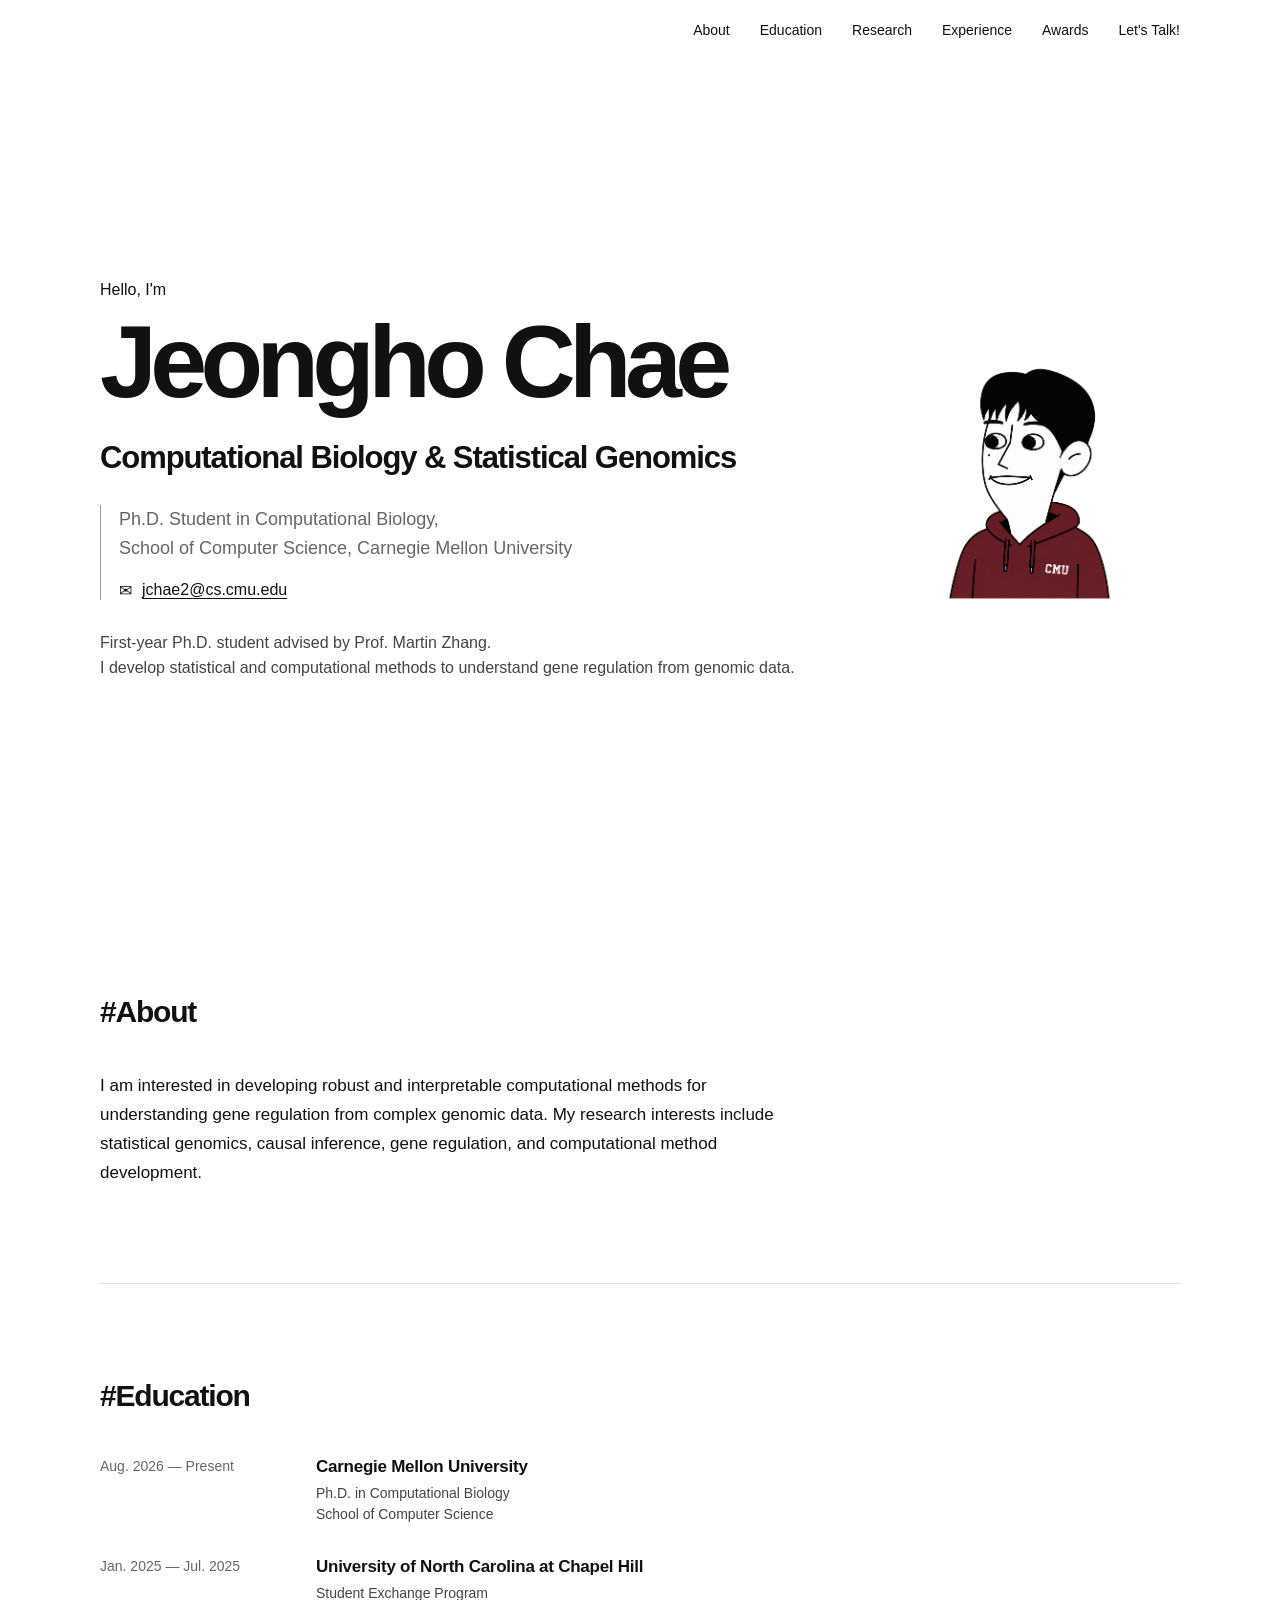
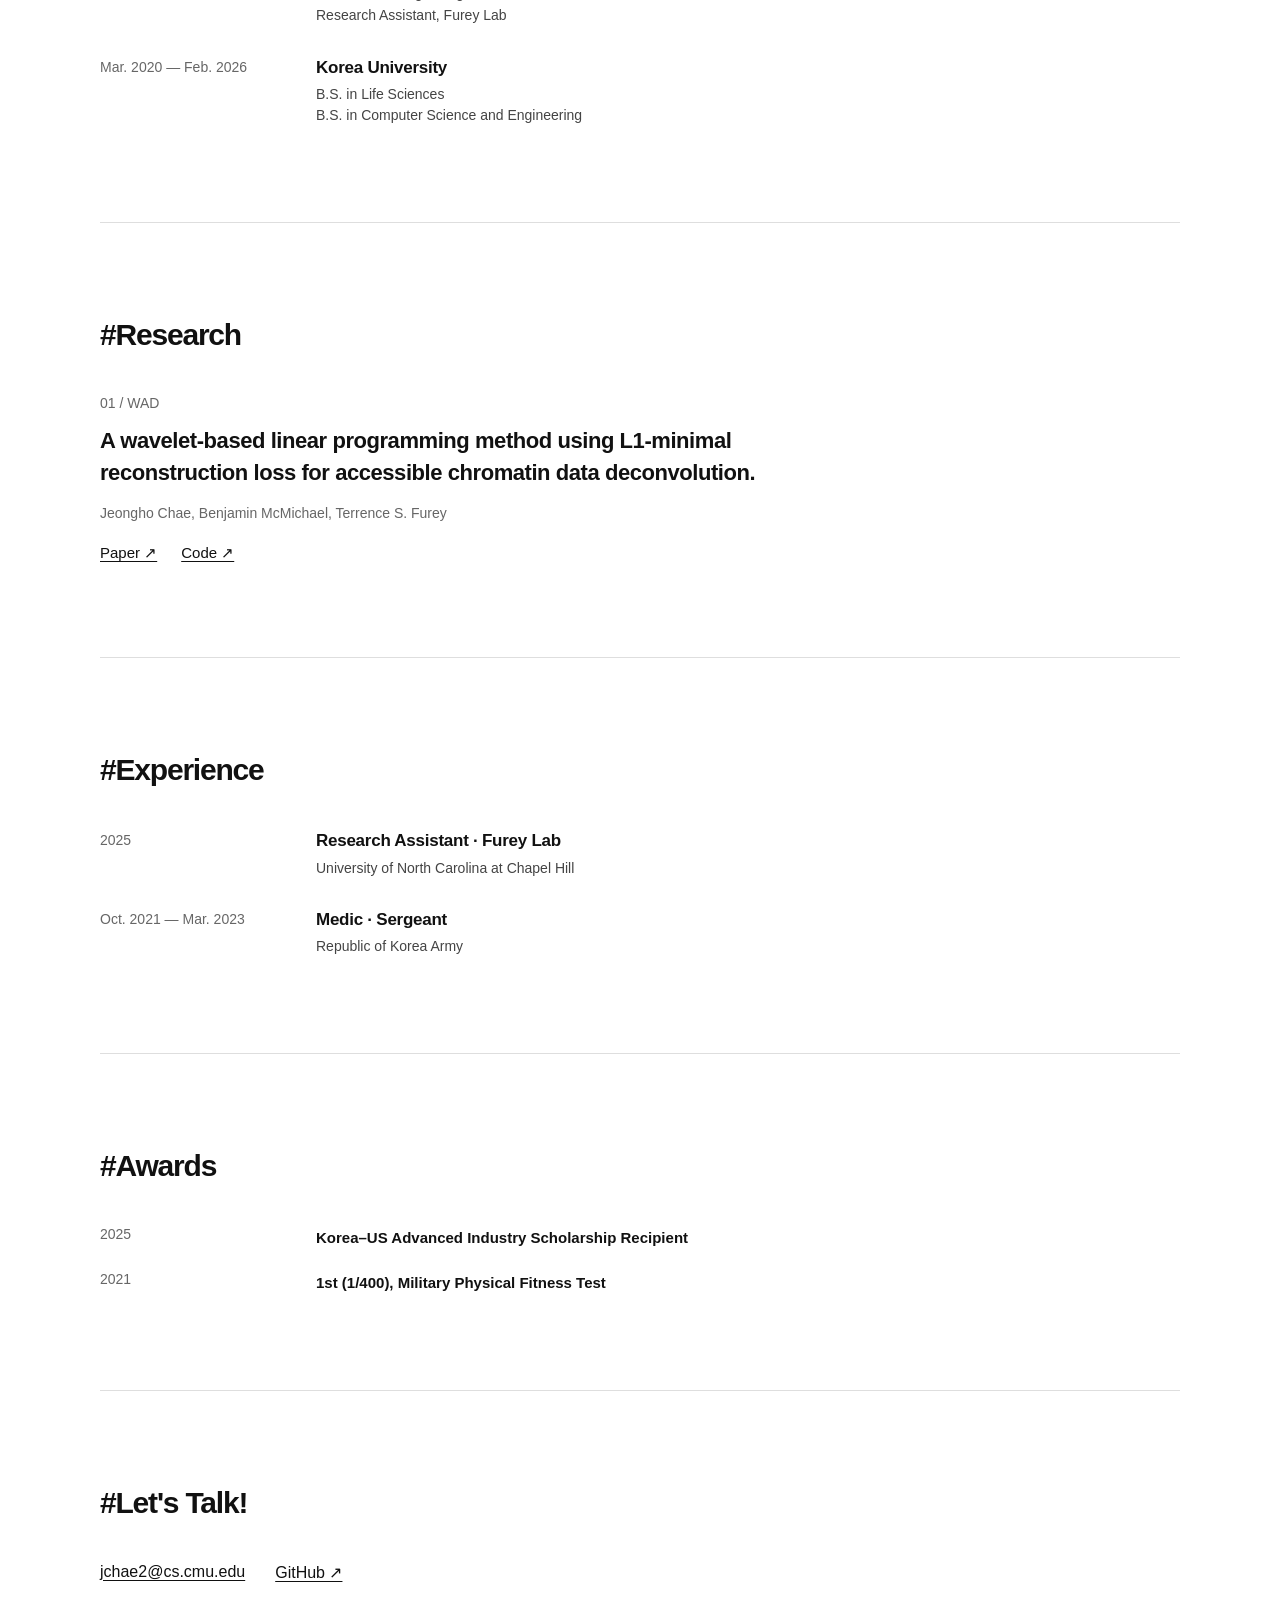
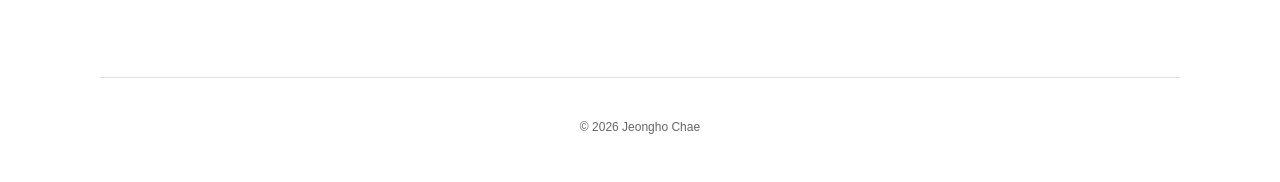
==== index.html @ b87589df "Update index.html" ====
<!DOCTYPE html>
<html lang="en">
<head>
  <meta charset="UTF-8" />
  <meta name="viewport" content="width=device-width, initial-scale=1.0" />

  <meta
    name="description"
    content="Jeongho Chae — Ph.D. student in Computational Biology at Carnegie Mellon University."
  />

  <title>Jeongho Chae</title>

  <style>
    :root {
      --bg: #ffffff;
      --text: #111111;
      --muted: #666666;
      --line: #dedede;
      --max: 1080px;
    }

    * {
      box-sizing: border-box;
    }

    html {
      scroll-behavior: smooth;
    }

    body {
      margin: 0;
      background: var(--bg);
      color: var(--text);

      font-family:
        -apple-system,
        BlinkMacSystemFont,
        "Helvetica Neue",
        "Segoe UI",
        Arial,
        sans-serif;

      -webkit-font-smoothing: antialiased;
      text-rendering: optimizeLegibility;
    }

    a {
      color: inherit;
      text-decoration: none;
    }

    a:hover {
      opacity: 0.55;
    }

    .container {
      width: min(calc(100% - 48px), var(--max));
      margin: 0 auto;
    }

    /* =========================
       NAVIGATION
       ========================= */

    header {
      height: 60px;
      display: flex;
      align-items: center;
    }

    header .container {
      width: min(calc(100% - 48px), var(--max));
    }

    nav {
      display: flex;
      justify-content: flex-end;
      gap: 30px;
      flex-wrap: wrap;

      font-size: 14px;
      line-height: 1;
    }

    nav a {
      border-bottom: 1px solid transparent;

      transition:
        opacity 0.15s ease,
        border-color 0.15s ease;
    }

    nav a:hover {
      opacity: 1;
      border-color: var(--text);
    }

    /* =========================
       HERO
       ========================= */

    .hero {
      min-height: calc(100vh - 60px);

      display: flex;
      align-items: center;

      padding: 70px 0;
    }

    .hero-layout {
      width: 100%;

      display: grid;
      grid-template-columns: minmax(0, 1fr) 300px;
      gap: 55px;

      align-items: stretch;
    }

    .hero-inner {
      width: 100%;
      max-width: 940px;
    }

    .hello {
      margin: 0 0 12px;

      font-size: 16px;
      line-height: 1.4;
    }

    .hero h1 {
      margin: 0;

      font-size: clamp(72px, 8vw, 108px);
      line-height: 0.95;

      font-weight: 800;
      letter-spacing: -0.065em;

      white-space: nowrap;
    }

    .hero-role {
      margin-top: 30px;

      font-size: clamp(24px, 2.55vw, 31px);
      line-height: 1.12;

      font-weight: 700;
      letter-spacing: -0.035em;

      white-space: nowrap;
    }

    .hero-info {
      margin-top: 30px;

      padding-left: 18px;

      border-left: 1px solid #999999;
    }

    .hero-info p {
      margin: 0;

      color: var(--muted);

      font-size: 18px;
      line-height: 1.6;
    }

    .hero-email {
      margin-top: 18px;

      display: flex;
      align-items: center;
      gap: 10px;

      font-size: 16px;
    }

    .hero-email a {
      text-decoration: underline;
      text-underline-offset: 3px;
    }

    .hero-extra {
      margin-top: 30px;

      color: #444444;

      font-size: 16px;
      line-height: 1.6;
    }

    /* =========================
       HERO IMAGE
       ========================= */

    .hero-image {
      display: flex;
      align-items: stretch;
      justify-content: center;

      min-width: 0;
    }

    .hero-image img {
      display: block;

      width: 100%;
      height: 100%;

      object-fit: contain;
      object-position: center;

      max-width: 300px;
    }

    /* =========================
       GENERAL SECTIONS
       ========================= */

    .content {
      padding: 95px 0;

      border-bottom: 1px solid var(--line);
    }

    .section-title {
      margin: 0 0 44px;

      font-size: 30px;
      line-height: 1.1;

      font-weight: 800;
      letter-spacing: -0.04em;
    }

    .section-body {
      max-width: 850px;
    }

    /* =========================
       ABOUT
       ========================= */

    .about-text {
      max-width: 700px;

      margin: 0;

      font-size: 17px;
      line-height: 1.7;
    }

    /* =========================
       EDUCATION / EXPERIENCE
       ========================= */

    .timeline {
      display: flex;
      flex-direction: column;
      gap: 30px;
    }

    .timeline-row {
      display: grid;
      grid-template-columns: 180px minmax(0, 1fr);

      gap: 36px;
      align-items: start;
    }

    .date {
      color: var(--muted);

      font-size: 14px;
      line-height: 1.55;
    }

    .timeline-row h3 {
      margin: 0;

      font-size: 17px;
      line-height: 1.3;

      font-weight: 700;
      letter-spacing: -0.015em;
    }

    .timeline-row p {
      margin: 5px 0 0;

      color: #444444;

      font-size: 14px;
      line-height: 1.55;
    }

    /* =========================
       RESEARCH
       ========================= */

    .research-item {
      max-width: 760px;
    }

    .research-number {
      color: var(--muted);

      font-size: 14px;

      margin-bottom: 14px;
    }

    .research-title {
      margin: 0;

      font-size: 22px;
      line-height: 1.45;

      font-weight: 600;
      letter-spacing: -0.02em;
    }

    .research-authors {
      margin-top: 14px;

      color: var(--muted);

      font-size: 14px;
      line-height: 1.55;
    }

    .research-links {
      margin-top: 20px;

      display: flex;
      gap: 24px;

      font-size: 15px;
      font-weight: 500;
    }

    .research-links a {
      text-decoration: underline;
      text-underline-offset: 3px;
    }

    /* =========================
       AWARDS
       ========================= */

    .award-list {
      display: flex;
      flex-direction: column;
      gap: 22px;
    }

    .award-row {
      display: grid;
      grid-template-columns: 180px minmax(0, 1fr);

      gap: 36px;
    }

    .award-year {
      color: var(--muted);

      font-size: 14px;
    }

    .award-title {
      font-size: 15px;
      line-height: 1.55;

      font-weight: 600;
    }

    /* =========================
       CONTACT
       ========================= */

    .contact-links {
      display: flex;
      gap: 30px;
      flex-wrap: wrap;

      font-size: 16px;
    }

    .contact-links a {
      text-decoration: underline;
      text-underline-offset: 3px;
    }

    /* =========================
       FOOTER
       ========================= */

    footer {
      padding: 42px 0 48px;

      text-align: center;

      color: var(--muted);

      font-size: 12px;
    }

    /* =========================
       MOBILE
       ========================= */

    @media (max-width: 760px) {

      .container {
        width: min(calc(100% - 32px), var(--max));
      }

      header {
        height: auto;
        padding: 22px 0 0;
      }

      nav {
        justify-content: flex-start;

        gap: 18px;

        font-size: 13px;
      }

      .hero {
        min-height: calc(100svh - 60px);

        padding: 60px 0;
      }

      .hero-layout {
        grid-template-columns: 1fr;
        gap: 45px;
      }

      .hero h1 {
        font-size: clamp(58px, 16vw, 82px);

        white-space: normal;
      }

      .hero-role {
        font-size: 24px;

        white-space: normal;
      }

      .hero-info p {
        font-size: 16px;
      }

      .hero-extra {
        font-size: 15px;
      }

      .hero-image {
        justify-content: flex-start;
      }

      .hero-image img {
        width: 240px;
        height: auto;
        max-width: 70vw;
      }

      .content {
        padding: 76px 0;
      }

      .section-title {
        margin-bottom: 34px;

        font-size: 27px;
      }

      .timeline-row {
        grid-template-columns: 1fr;

        gap: 7px;
      }

      .award-row {
        grid-template-columns: 1fr;

        gap: 6px;
      }
    }

  </style>
</head>

<body>

  <!-- =========================
       NAVIGATION
       ========================= -->

  <header>
    <div class="container">
      <nav>

        <a href="#about">
          About
        </a>

        <a href="#education">
          Education
        </a>

        <a href="#research">
          Research
        </a>

        <a href="#experience">
          Experience
        </a>

        <a href="#awards">
          Awards
        </a>

        <a href="#contact">
          Let's Talk!
        </a>

      </nav>
    </div>
  </header>


  <main>

    <div class="container">

      <!-- =========================
           HERO
           ========================= -->

      <section class="hero">

        <div class="hero-layout">

          <div class="hero-inner">

            <p class="hello">
              Hello, I'm
            </p>

            <h1>
              Jeongho Chae
            </h1>

            <div class="hero-role">
              Computational Biology &amp; Statistical Genomics
            </div>

            <div class="hero-info">

              <p>
                Ph.D. Student in Computational Biology,<br>
                School of Computer Science,
                Carnegie Mellon University
              </p>

              <div class="hero-email">

                <span>
                  ✉
                </span>

                <a href="mailto:jchae2@cs.cmu.edu">
                  jchae2@cs.cmu.edu
                </a>

              </div>

            </div>

            <div class="hero-extra">

              First-year Ph.D. student advised by Prof. Martin Zhang.

              <br>

              I develop statistical and computational methods
              to understand gene regulation from genomic data.

            </div>

          </div>


          <!-- RIGHT SIDE: IMAGE -->

          <div class="hero-image">

            <img
              src="avatar.png?v=3"
              alt="Jeongho Chae illustration"
            >

          </div>

        </div>

      </section>


      <!-- =========================
           ABOUT
           ========================= -->

      <section
        class="content"
        id="about"
      >

        <h2 class="section-title">
          #About
        </h2>

        <div class="section-body">

          <p class="about-text">

            I am interested in developing robust and
            interpretable computational methods for
            understanding gene regulation from complex
            genomic data.

            My research interests include statistical genomics,
            causal inference, gene regulation,
            and computational method development.

          </p>

        </div>

      </section>


      <!-- =========================
           EDUCATION
           ========================= -->

      <section
        class="content"
        id="education"
      >

        <h2 class="section-title">
          #Education
        </h2>

        <div class="section-body">

          <div class="timeline">

            <div class="timeline-row">

              <div class="date">
                Aug. 2026 — Present
              </div>

              <div>

                <h3>
                  Carnegie Mellon University
                </h3>

                <p>
                  Ph.D. in Computational Biology<br>
                  School of Computer Science
                </p>

              </div>

            </div>


            <div class="timeline-row">

              <div class="date">
                Jan. 2025 — Jul. 2025
              </div>

              <div>

                <h3>
                  University of North Carolina at Chapel Hill
                </h3>

                <p>
                  Student Exchange Program<br>
                  Research Assistant, Furey Lab
                </p>

              </div>

            </div>


            <div class="timeline-row">

              <div class="date">
                Mar. 2020 — Feb. 2026
              </div>

              <div>

                <h3>
                  Korea University
                </h3>

                <p>
                  B.S. in Life Sciences<br>
                  B.S. in Computer Science and Engineering
                </p>

              </div>

            </div>

          </div>

        </div>

      </section>


      <!-- =========================
           RESEARCH
           ========================= -->

      <section
        class="content"
        id="research"
      >

        <h2 class="section-title">
          #Research
        </h2>

        <div class="section-body">

          <article class="research-item">

            <div class="research-number">
              01 / WAD
            </div>

            <h3 class="research-title">

              A wavelet-based linear programming method
              using L1-minimal reconstruction loss
              for accessible chromatin data deconvolution.

            </h3>

            <div class="research-authors">

              Jeongho Chae,
              Benjamin McMichael,
              Terrence S. Furey

            </div>

            <div class="research-links">

              <a
                href="#"
                target="_blank"
                rel="noreferrer"
              >
                Paper ↗
              </a>

              <a
                href="#"
                target="_blank"
                rel="noreferrer"
              >
                Code ↗
              </a>

            </div>

          </article>

        </div>

      </section>


      <!-- =========================
           EXPERIENCE
           ========================= -->

      <section
        class="content"
        id="experience"
      >

        <h2 class="section-title">
          #Experience
        </h2>

        <div class="section-body">

          <div class="timeline">

            <div class="timeline-row">

              <div class="date">
                2025
              </div>

              <div>

                <h3>
                  Research Assistant · Furey Lab
                </h3>

                <p>
                  University of North Carolina at Chapel Hill
                </p>

              </div>

            </div>


            <div class="timeline-row">

              <div class="date">
                Oct. 2021 — Mar. 2023
              </div>

              <div>

                <h3>
                  Medic · Sergeant
                </h3>

                <p>
                  Republic of Korea Army
                </p>

              </div>

            </div>

          </div>

        </div>

      </section>


      <!-- =========================
           AWARDS
           ========================= -->

      <section
        class="content"
        id="awards"
      >

        <h2 class="section-title">
          #Awards
        </h2>

        <div class="section-body">

          <div class="award-list">

            <div class="award-row">

              <div class="award-year">
                2025
              </div>

              <div class="award-title">
                Korea–US Advanced Industry Scholarship Recipient
              </div>

            </div>


            <div class="award-row">

              <div class="award-year">
                2021
              </div>

              <div class="award-title">
                1st (1/400), Military Physical Fitness Test
              </div>

            </div>

          </div>

        </div>

      </section>


      <!-- =========================
           CONTACT
           ========================= -->

      <section
        class="content"
        id="contact"
      >

        <h2 class="section-title">
          #Let's Talk!
        </h2>

        <div class="section-body">

          <div class="contact-links">

            <a href="mailto:jchae2@cs.cmu.edu">
              jchae2@cs.cmu.edu
            </a>

            <a
              href="https://github.com/chae-jh"
              target="_blank"
              rel="noreferrer"
            >
              GitHub ↗
            </a>

          </div>

        </div>

      </section>

    </div>

  </main>


  <!-- =========================
       FOOTER
       ========================= -->

  <footer>

    <div class="container">

      © <span id="year"></span>
      Jeongho Chae

    </div>

  </footer>


  <script>

    document
      .getElementById("year")
      .textContent =
      new Date().getFullYear();

  </script>

</body>
</html>
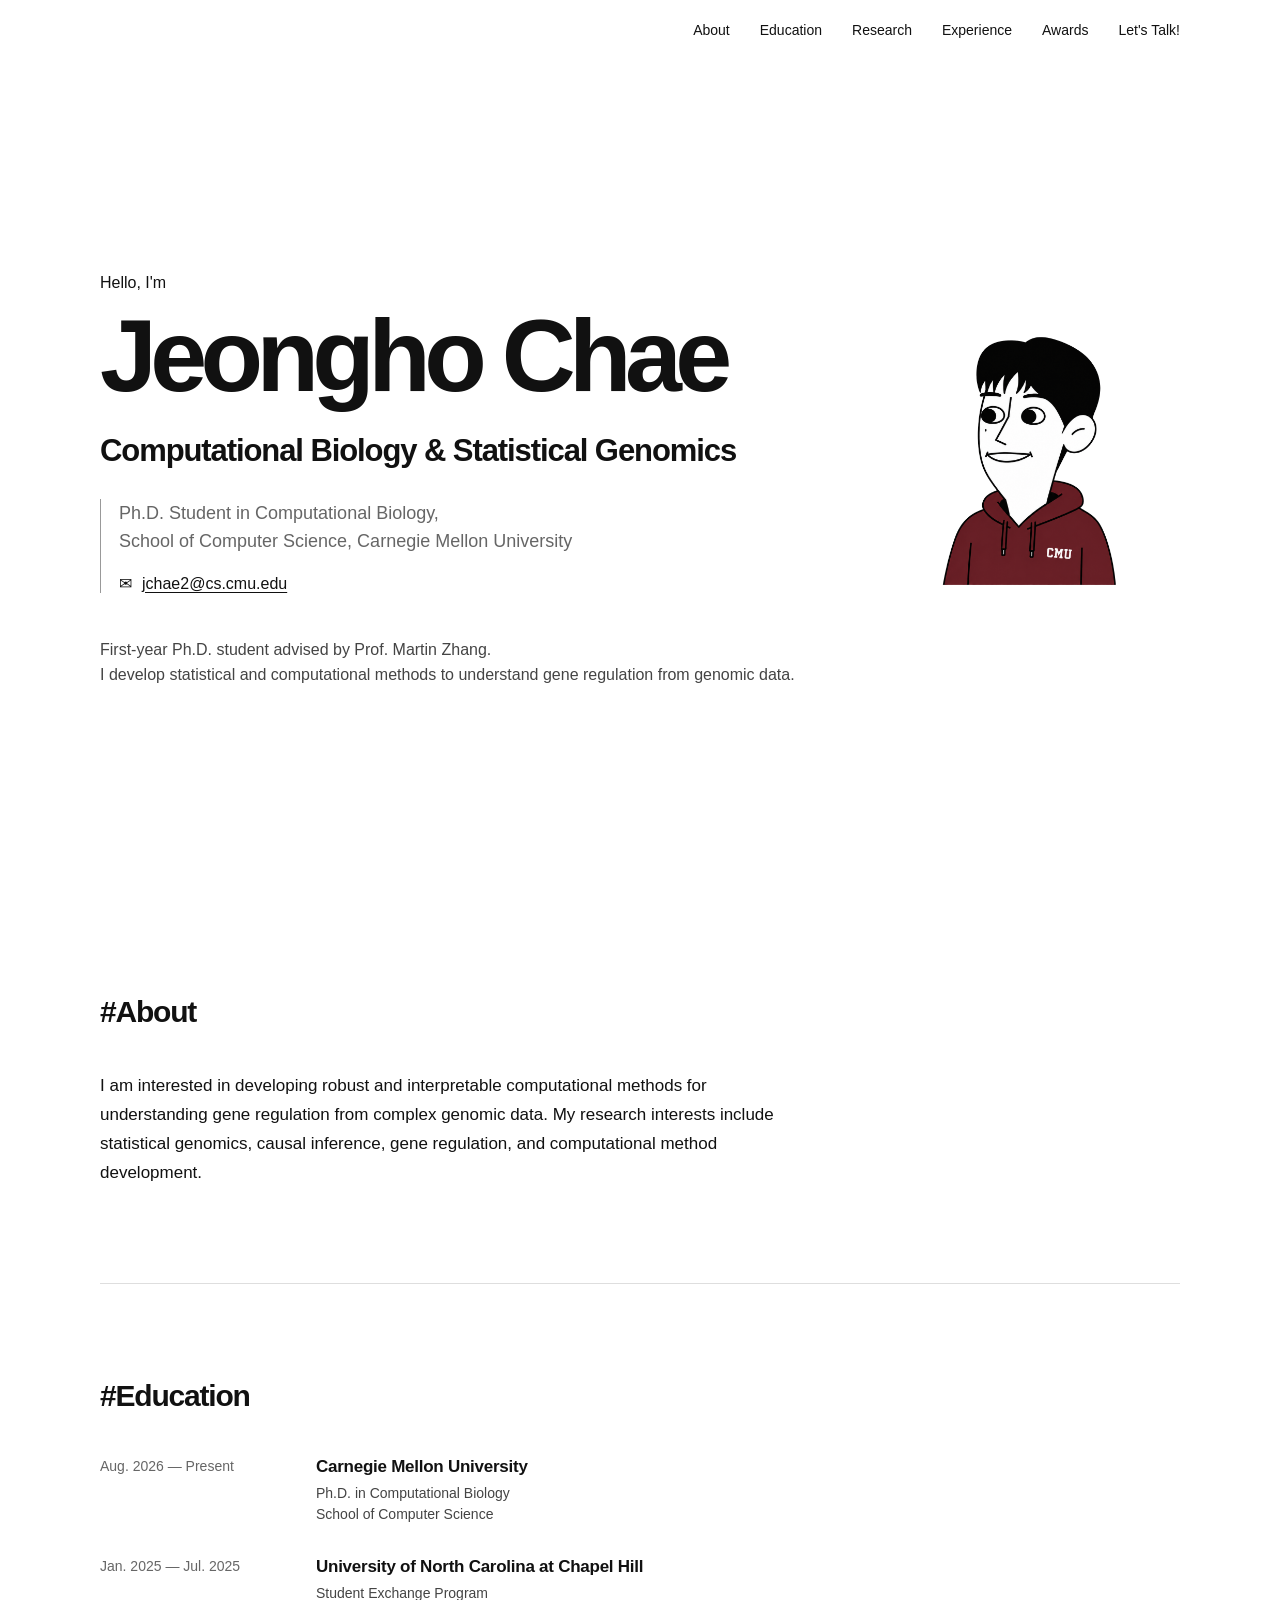
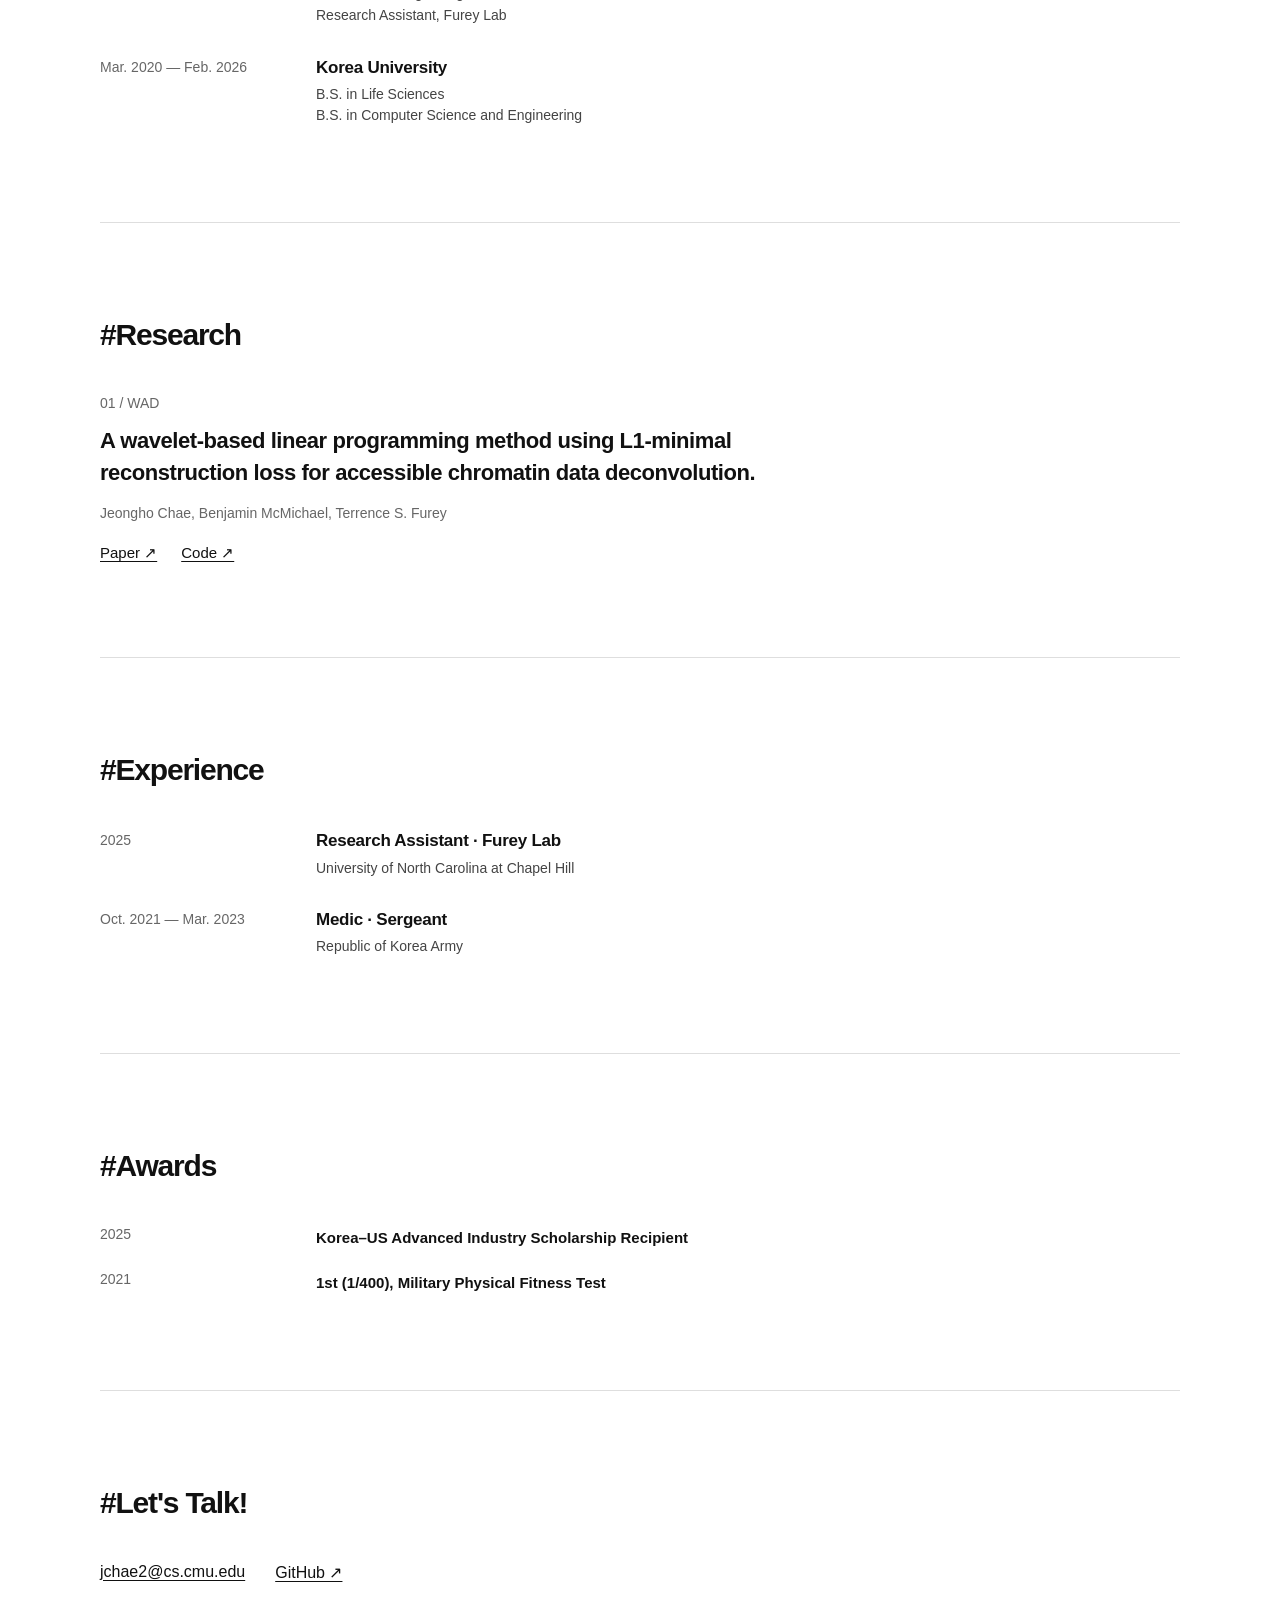
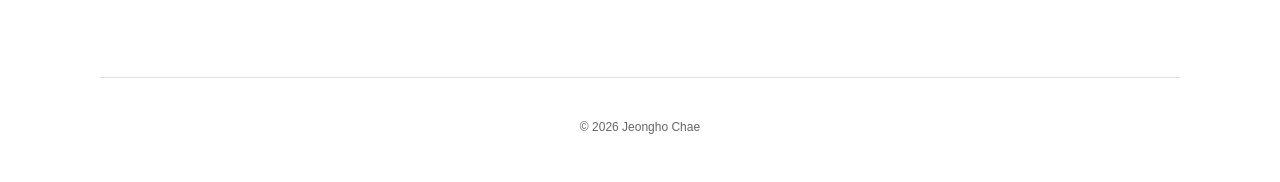
==== commit bb498848: "Update index.html" ====
--- a/index.html
+++ b/index.html
@@ -109,7 +109,22 @@
       padding: 70px 0;
     }
 
-    .hero-layout {
+    .hero-inner {
+      width: 100%;
+    }
+
+    .hello {
+      margin: 0 0 12px;
+
+      font-size: 16px;
+      line-height: 1.4;
+    }
+
+    /*
+      Jeongho Chae ~ email 영역과
+      오른쪽 사진을 같은 높이의 grid에 배치
+    */
+    .hero-main {
       width: 100%;
 
       display: grid;
@@ -119,16 +134,8 @@
       align-items: stretch;
     }
 
-    .hero-inner {
-      width: 100%;
-      max-width: 940px;
-    }
-
-    .hello {
-      margin: 0 0 12px;
-
-      font-size: 16px;
-      line-height: 1.4;
+    .hero-main-text {
+      min-width: 0;
     }
 
     .hero h1 {
@@ -187,25 +194,18 @@
       text-underline-offset: 3px;
     }
 
-    .hero-extra {
-      margin-top: 30px;
-
-      color: #444444;
-
-      font-size: 16px;
-      line-height: 1.6;
-    }
-
     /* =========================
        HERO IMAGE
        ========================= */
 
     .hero-image {
+      min-width: 0;
+
       display: flex;
       align-items: stretch;
       justify-content: center;
 
-      min-width: 0;
+      overflow: visible;
     }
 
     .hero-image img {
@@ -214,10 +214,26 @@
       width: 100%;
       height: 100%;
 
+      max-width: 300px;
+
       object-fit: contain;
       object-position: center;
 
-      max-width: 300px;
+      /*
+        사진을 살짝 키워서
+        왼쪽 text block의 위/아래에 자연스럽게 맞춤
+      */
+      transform: scale(1.08);
+      transform-origin: center;
+    }
+
+    .hero-extra {
+      margin-top: 30px;
+
+      color: #444444;
+
+      font-size: 16px;
+      line-height: 1.6;
     }
 
     /* =========================
@@ -441,8 +457,9 @@
         padding: 60px 0;
       }
 
-      .hero-layout {
+      .hero-main {
         grid-template-columns: 1fr;
+
         gap: 45px;
       }
 
@@ -471,9 +488,12 @@
       }
 
       .hero-image img {
-        width: 240px;
+        width: 250px;
         height: auto;
+
         max-width: 70vw;
+
+        transform: none;
       }
 
       .content {
@@ -551,66 +571,80 @@
 
       <section class="hero">
 
-        <div class="hero-layout">
-
-          <div class="hero-inner">
-
-            <p class="hello">
-              Hello, I'm
-            </p>
-
-            <h1>
-              Jeongho Chae
-            </h1>
-
-            <div class="hero-role">
-              Computational Biology &amp; Statistical Genomics
-            </div>
-
-            <div class="hero-info">
-
-              <p>
-                Ph.D. Student in Computational Biology,<br>
-                School of Computer Science,
-                Carnegie Mellon University
-              </p>
-
-              <div class="hero-email">
-
-                <span>
-                  ✉
-                </span>
-
-                <a href="mailto:jchae2@cs.cmu.edu">
-                  jchae2@cs.cmu.edu
-                </a>
-
-              </div>
-
-            </div>
-
-            <div class="hero-extra">
-
-              First-year Ph.D. student advised by Prof. Martin Zhang.
-
-              <br>
-
-              I develop statistical and computational methods
-              to understand gene regulation from genomic data.
+        <div class="hero-inner">
+
+          <p class="hello">
+            Hello, I'm
+          </p>
+
+          <!--
+            Jeongho Chae부터 Email까지와
+            사진을 한 줄에 묶음
+          -->
+
+          <div class="hero-main">
+
+            <!-- LEFT -->
+
+            <div class="hero-main-text">
+
+              <h1>
+                Jeongho Chae
+              </h1>
+
+              <div class="hero-role">
+                Computational Biology &amp; Statistical Genomics
+              </div>
+
+              <div class="hero-info">
+
+                <p>
+                  Ph.D. Student in Computational Biology,<br>
+                  School of Computer Science,
+                  Carnegie Mellon University
+                </p>
+
+                <div class="hero-email">
+
+                  <span>
+                    ✉
+                  </span>
+
+                  <a href="mailto:jchae2@cs.cmu.edu">
+                    jchae2@cs.cmu.edu
+                  </a>
+
+                </div>
+
+              </div>
+
+            </div>
+
+
+            <!-- RIGHT -->
+
+            <div class="hero-image">
+
+              <img
+                src="avatar.png?v=4"
+                alt="Jeongho Chae illustration"
+              >
 
             </div>
 
           </div>
 
 
-          <!-- RIGHT SIDE: IMAGE -->
-
-          <div class="hero-image">
-
-            <img
-              src="avatar.png?v=3"
-              alt="Jeongho Chae illustration"
-            >
+          <!-- BELOW BOTH -->
+
+          <div class="hero-extra">
+
+            First-year Ph.D. student advised by Prof. Martin Zhang.
+
+            <br>
+
+            I develop statistical and computational methods
+            to understand gene regulation from genomic data.
 
           </div>
 
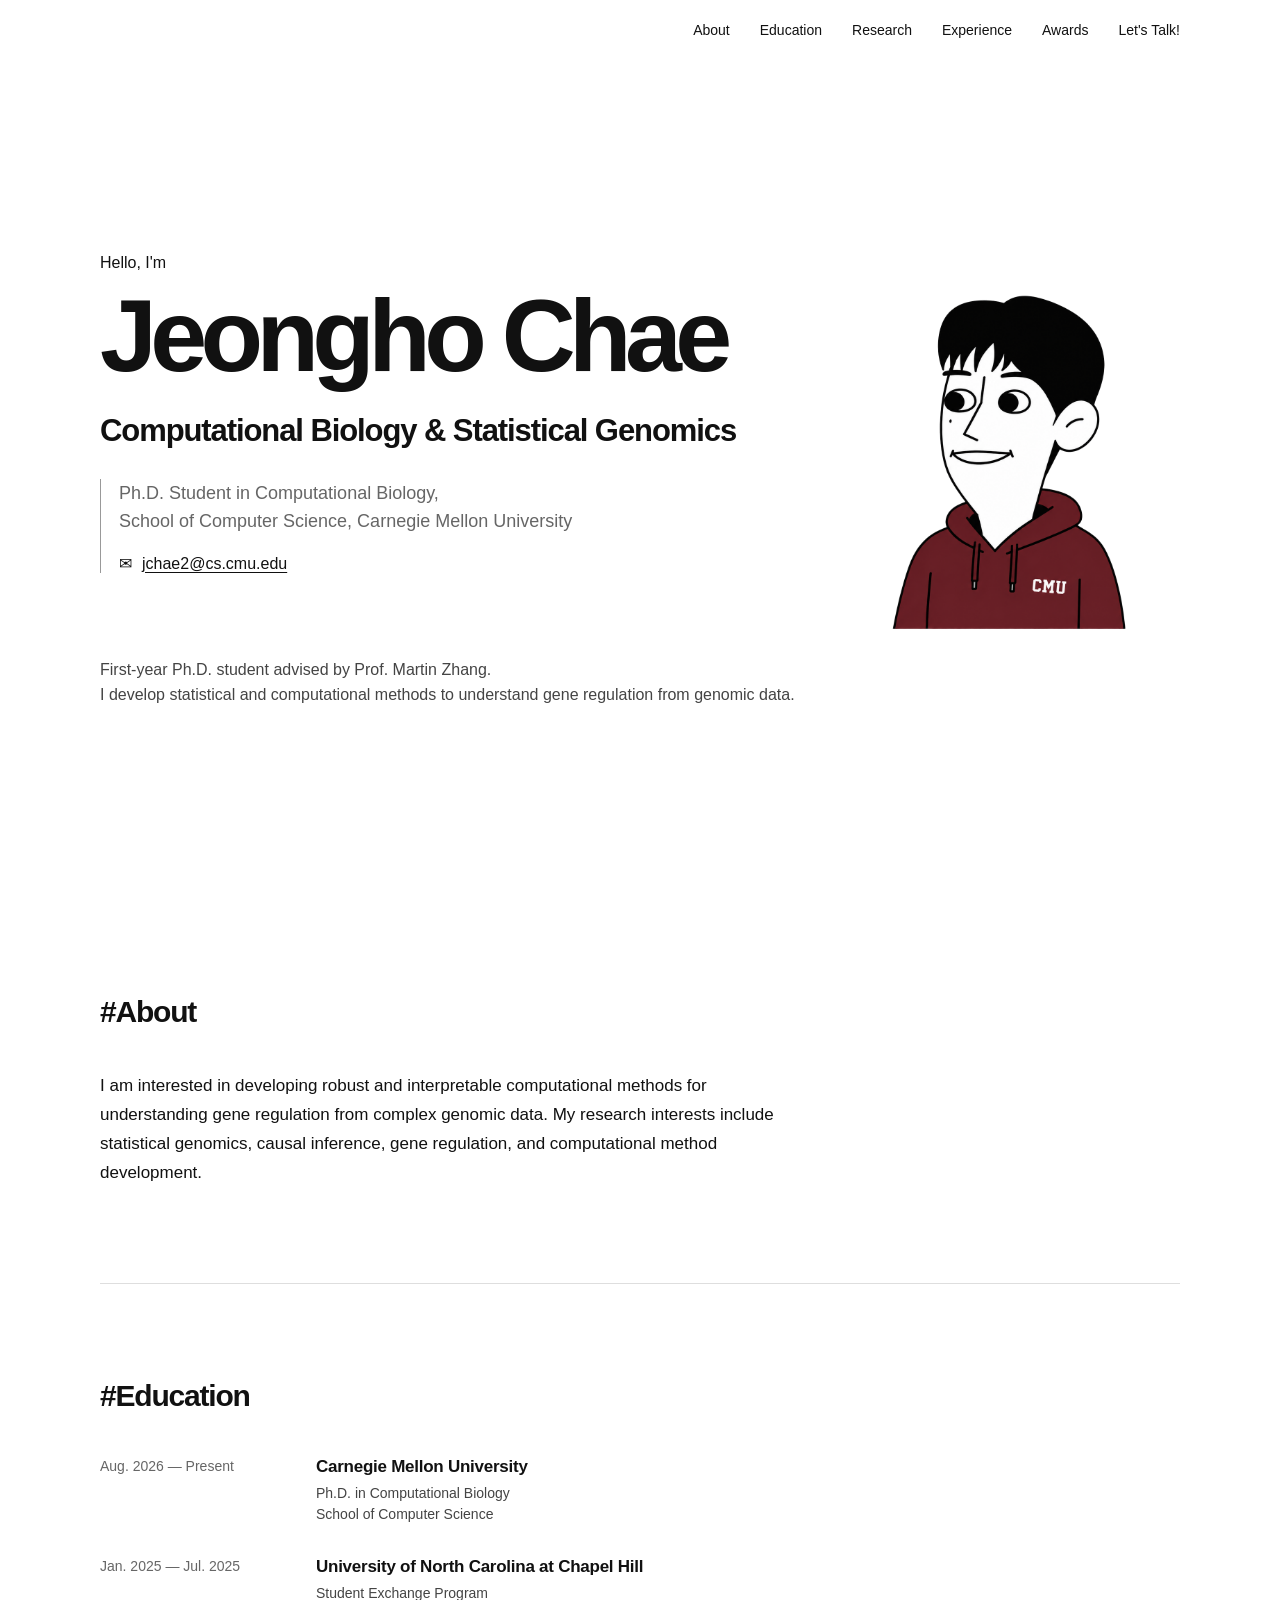
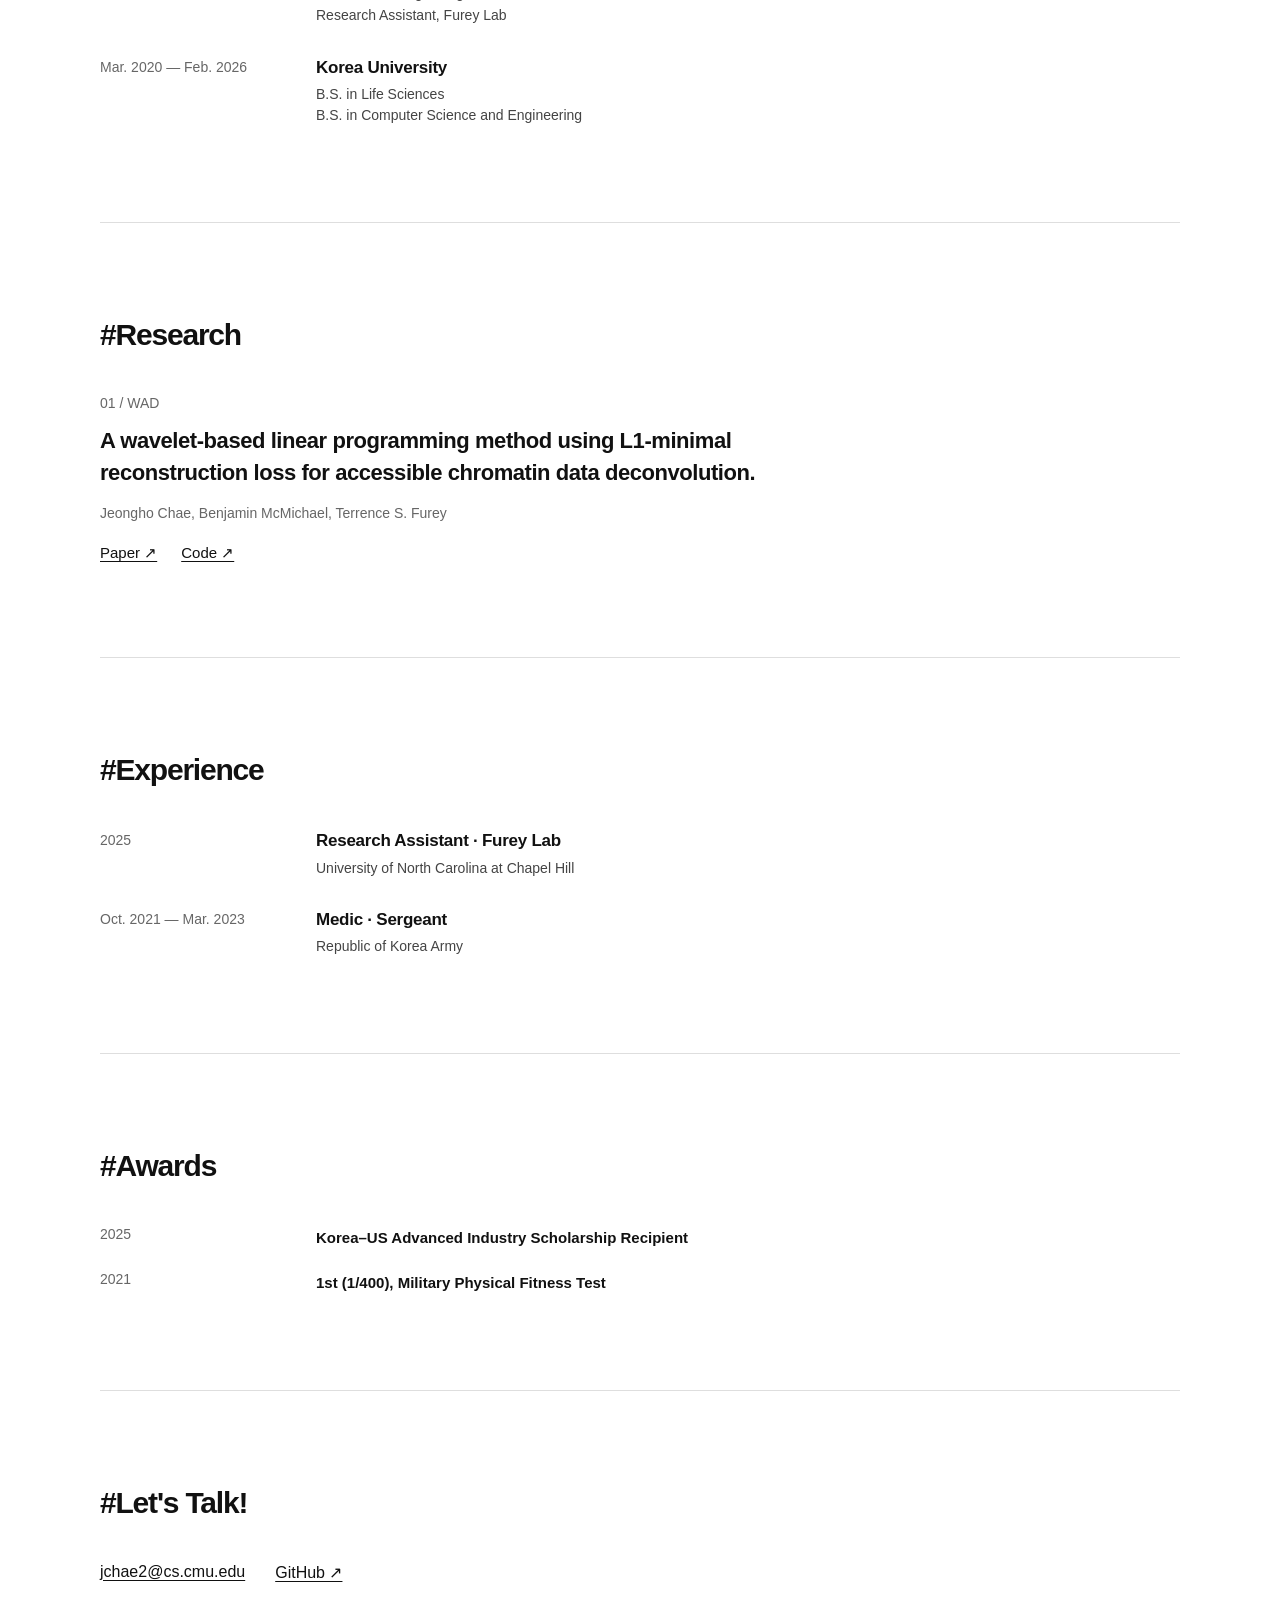
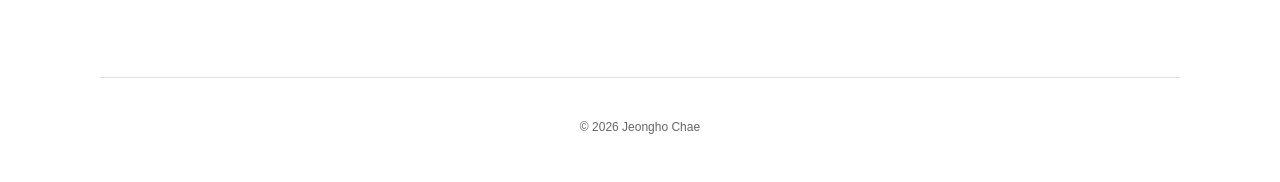
==== commit c96d7682: "Update index.html" ====
--- a/index.html
+++ b/index.html
@@ -128,8 +128,8 @@
       width: 100%;
 
       display: grid;
-      grid-template-columns: minmax(0, 1fr) 300px;
-      gap: 55px;
+      grid-template-columns: minmax(0, 1fr) 340px;
+      gap: 45px;
 
       align-items: stretch;
     }
@@ -214,16 +214,12 @@
       width: 100%;
       height: 100%;
 
-      max-width: 300px;
+      max-width: 340px;
 
       object-fit: contain;
       object-position: center;
 
-      /*
-        사진을 살짝 키워서
-        왼쪽 text block의 위/아래에 자연스럽게 맞춤
-      */
-      transform: scale(1.08);
+      transform: scale(1.28);
       transform-origin: center;
     }
 
@@ -576,11 +572,6 @@
           <p class="hello">
             Hello, I'm
           </p>
-
-          <!--
-            Jeongho Chae부터 Email까지와
-            사진을 한 줄에 묶음
-          -->
 
           <div class="hero-main">
 
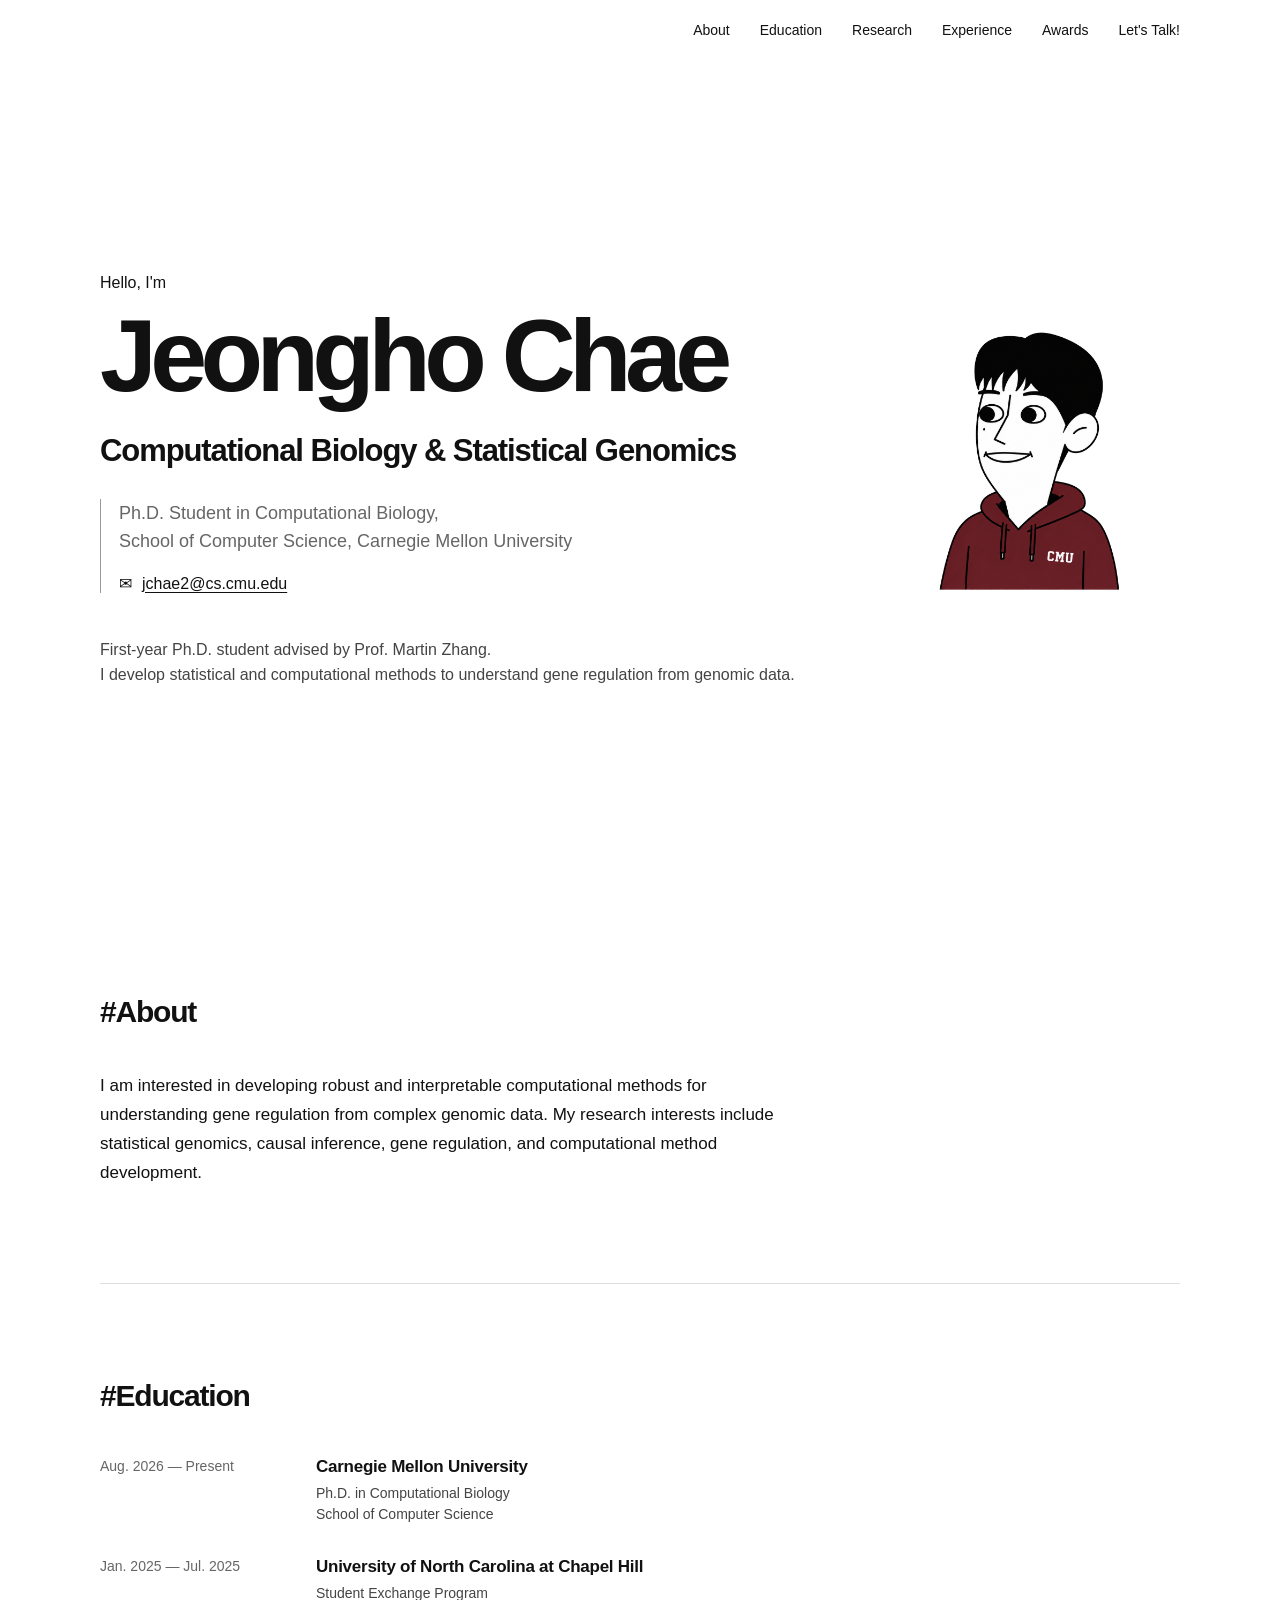
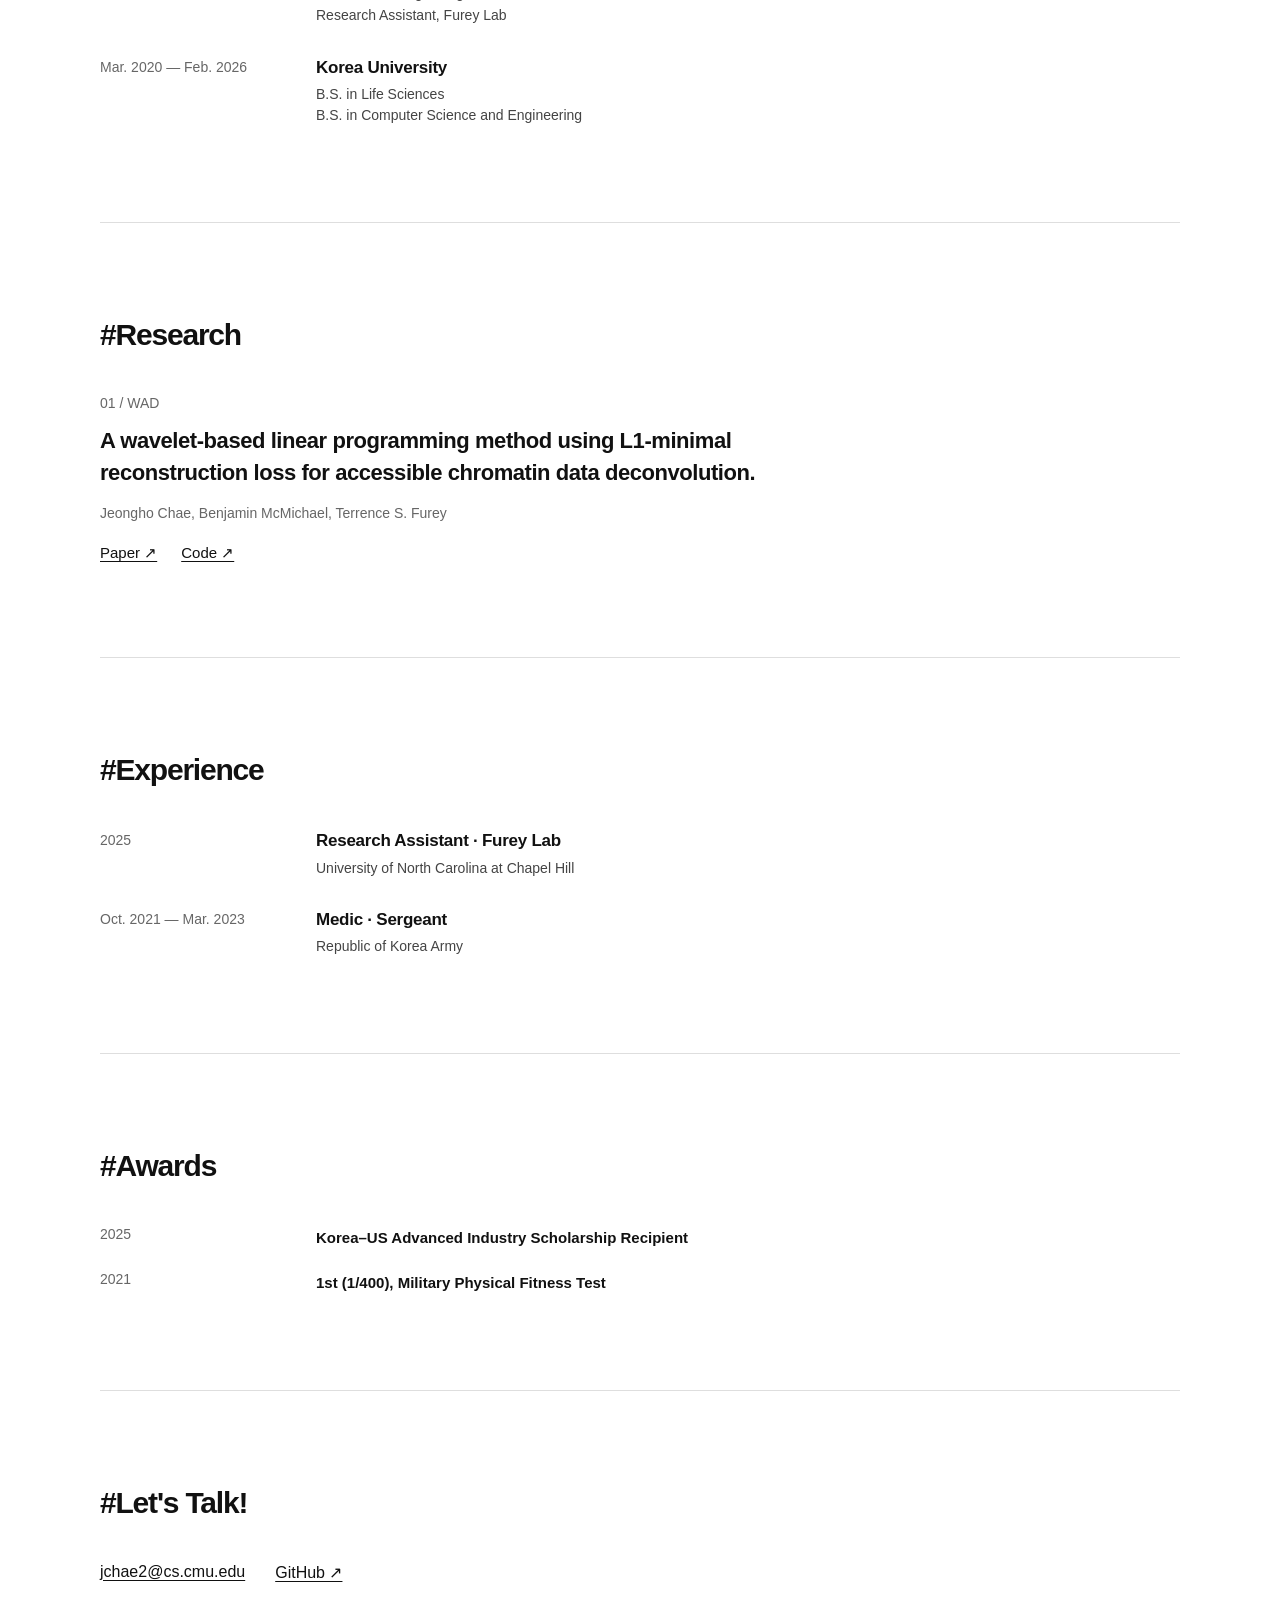
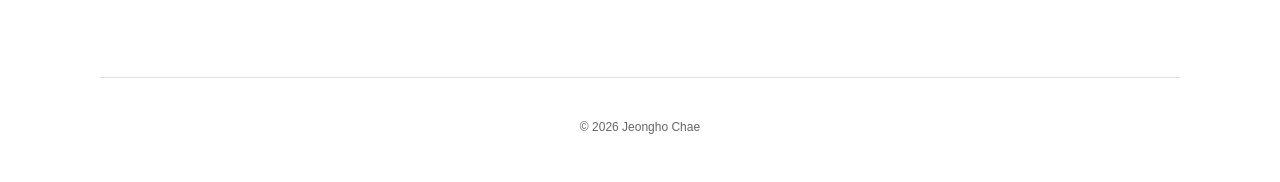
==== commit a9dceb09: "Update index.html" ====
--- a/index.html
+++ b/index.html
@@ -120,16 +120,12 @@
       line-height: 1.4;
     }
 
-    /*
-      Jeongho Chae ~ email 영역과
-      오른쪽 사진을 같은 높이의 grid에 배치
-    */
     .hero-main {
       width: 100%;
 
       display: grid;
-      grid-template-columns: minmax(0, 1fr) 340px;
-      gap: 45px;
+      grid-template-columns: minmax(0, 1fr) 300px;
+      gap: 75px;
 
       align-items: stretch;
     }
@@ -211,15 +207,15 @@
     .hero-image img {
       display: block;
 
-      width: 100%;
       height: 100%;
-
-      max-width: 340px;
+      width: auto;
+
+      max-width: 300px;
 
       object-fit: contain;
       object-position: center;
 
-      transform: scale(1.28);
+      transform: scale(1.12);
       transform-origin: center;
     }
 
@@ -617,7 +613,7 @@
             <div class="hero-image">
 
               <img
-                src="avatar.png?v=4"
+                src="avatar.png?v=5"
                 alt="Jeongho Chae illustration"
               >
 
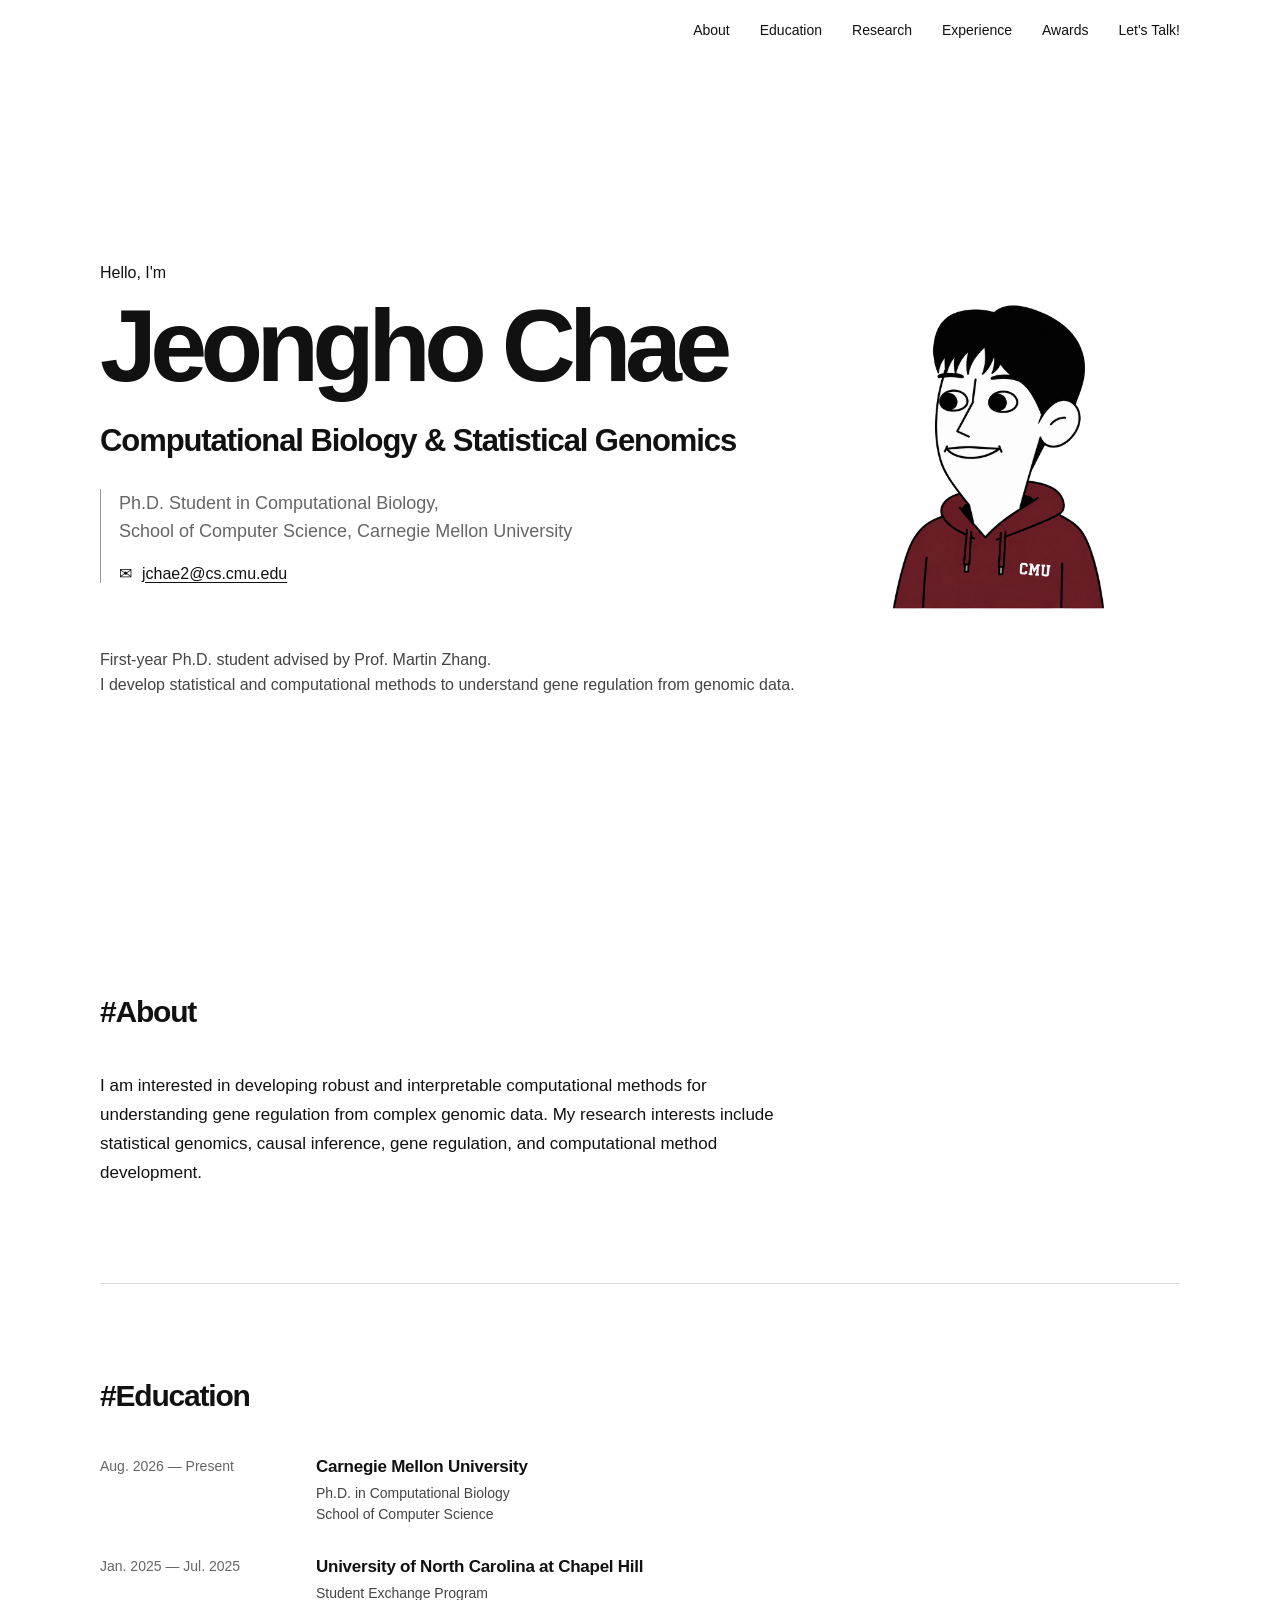
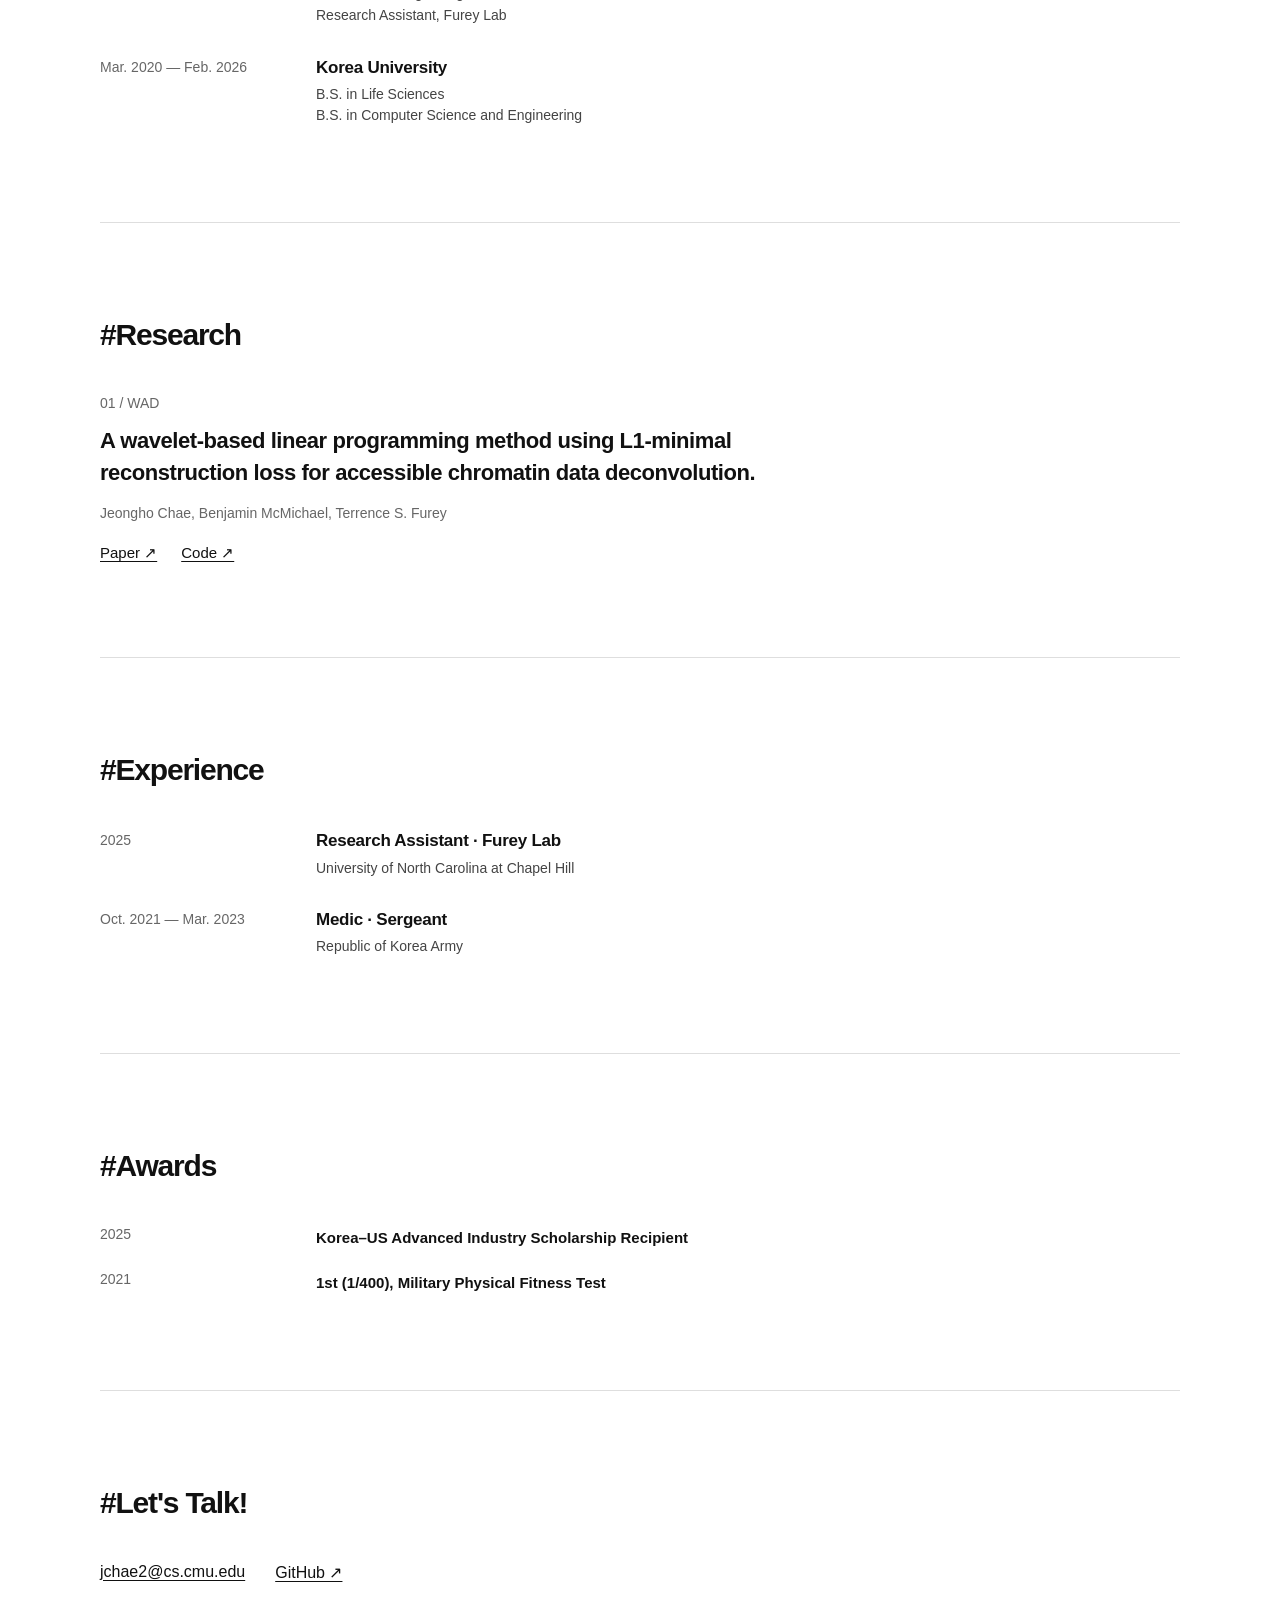
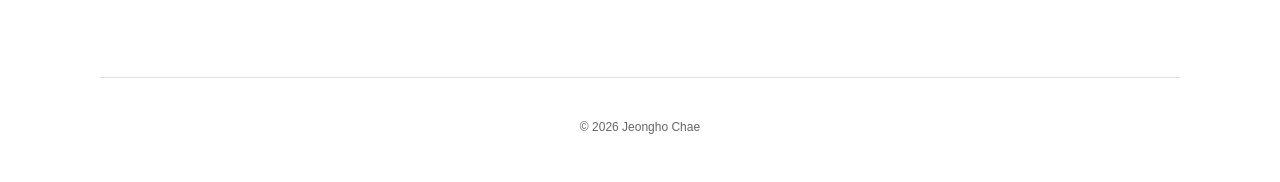
==== commit 9536b6ff: "Update index.html" ====
--- a/index.html
+++ b/index.html
@@ -124,8 +124,8 @@
       width: 100%;
 
       display: grid;
-      grid-template-columns: minmax(0, 1fr) 300px;
-      gap: 75px;
+      grid-template-columns: minmax(0, 1fr) 320px;
+      gap: 50px;
 
       align-items: stretch;
     }
@@ -210,12 +210,12 @@
       height: 100%;
       width: auto;
 
-      max-width: 300px;
+      max-width: 320px;
 
       object-fit: contain;
       object-position: center;
 
-      transform: scale(1.12);
+      transform: translateX(-24px) scale(1.20);
       transform-origin: center;
     }
 
@@ -480,10 +480,10 @@
       }
 
       .hero-image img {
-        width: 250px;
+        width: 260px;
         height: auto;
 
-        max-width: 70vw;
+        max-width: 72vw;
 
         transform: none;
       }
@@ -613,7 +613,7 @@
             <div class="hero-image">
 
               <img
-                src="avatar.png?v=5"
+                src="avatar.png?v=6"
                 alt="Jeongho Chae illustration"
               >
 
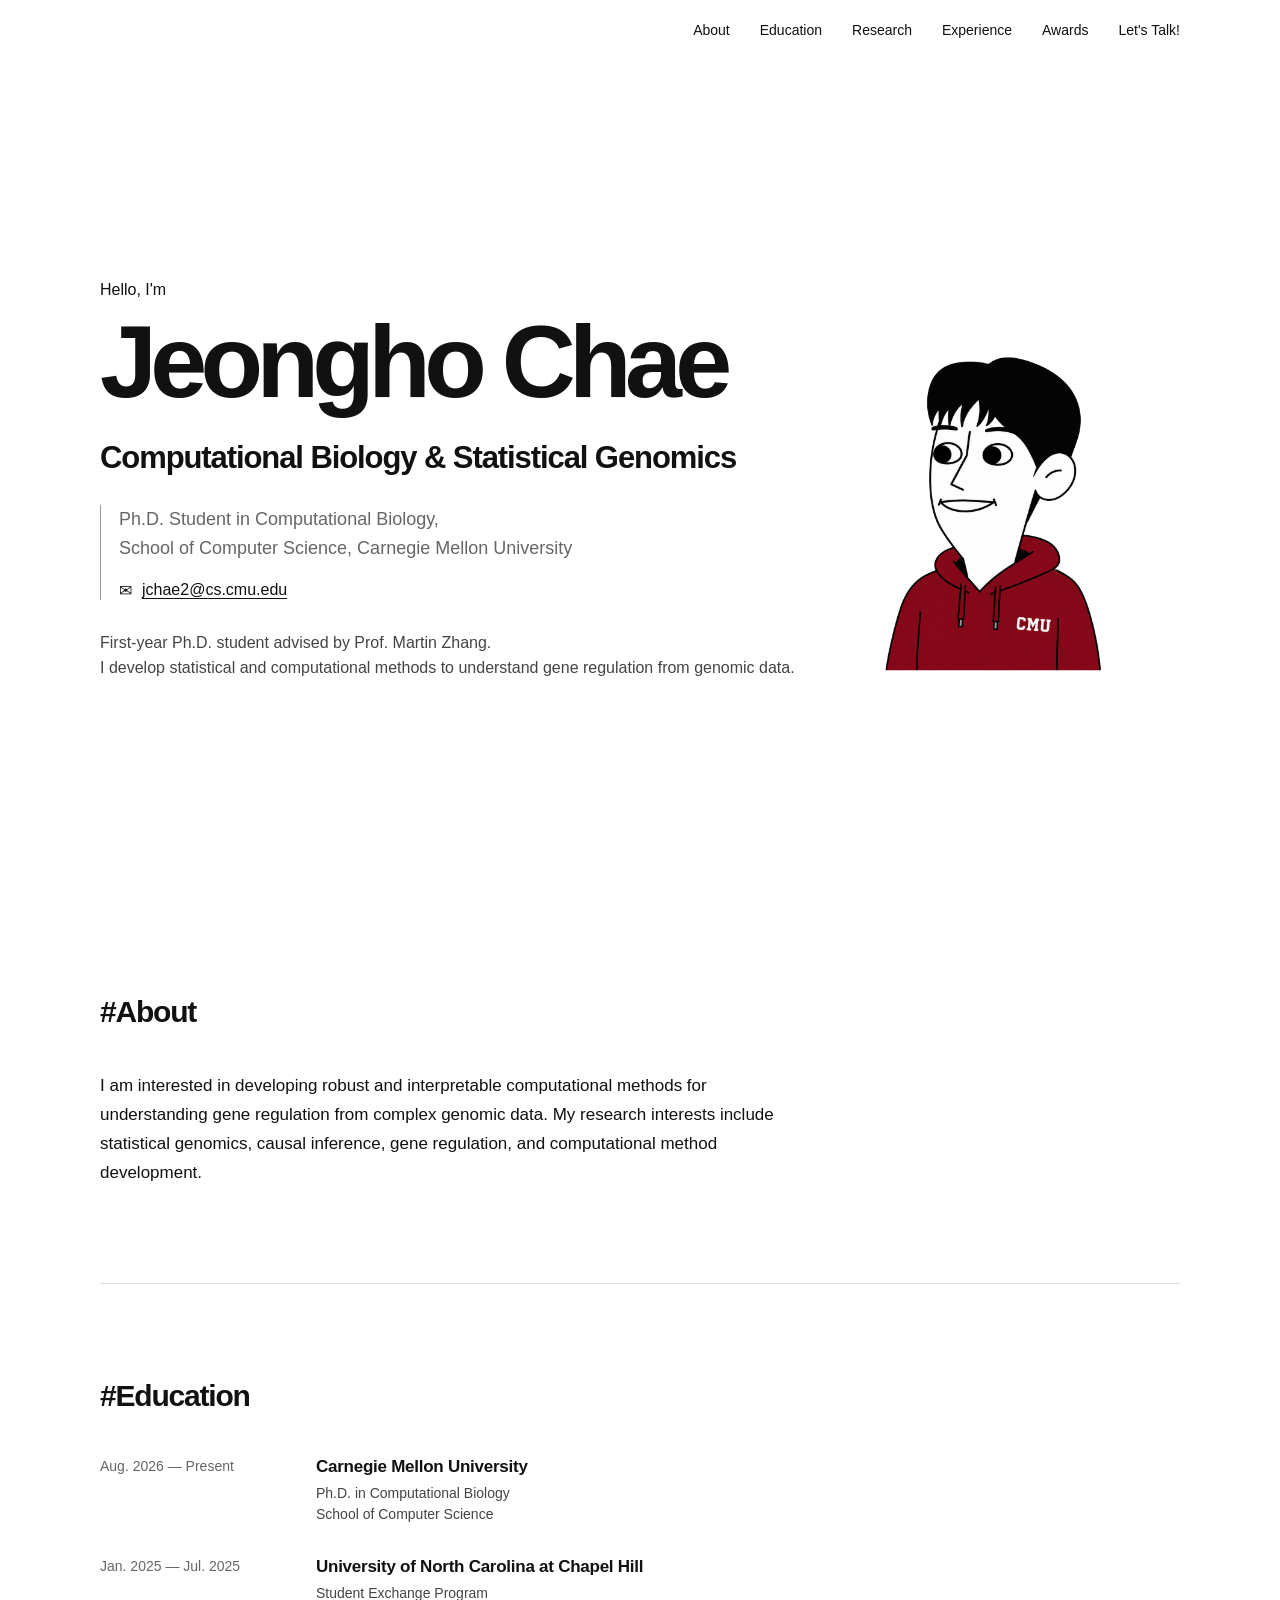
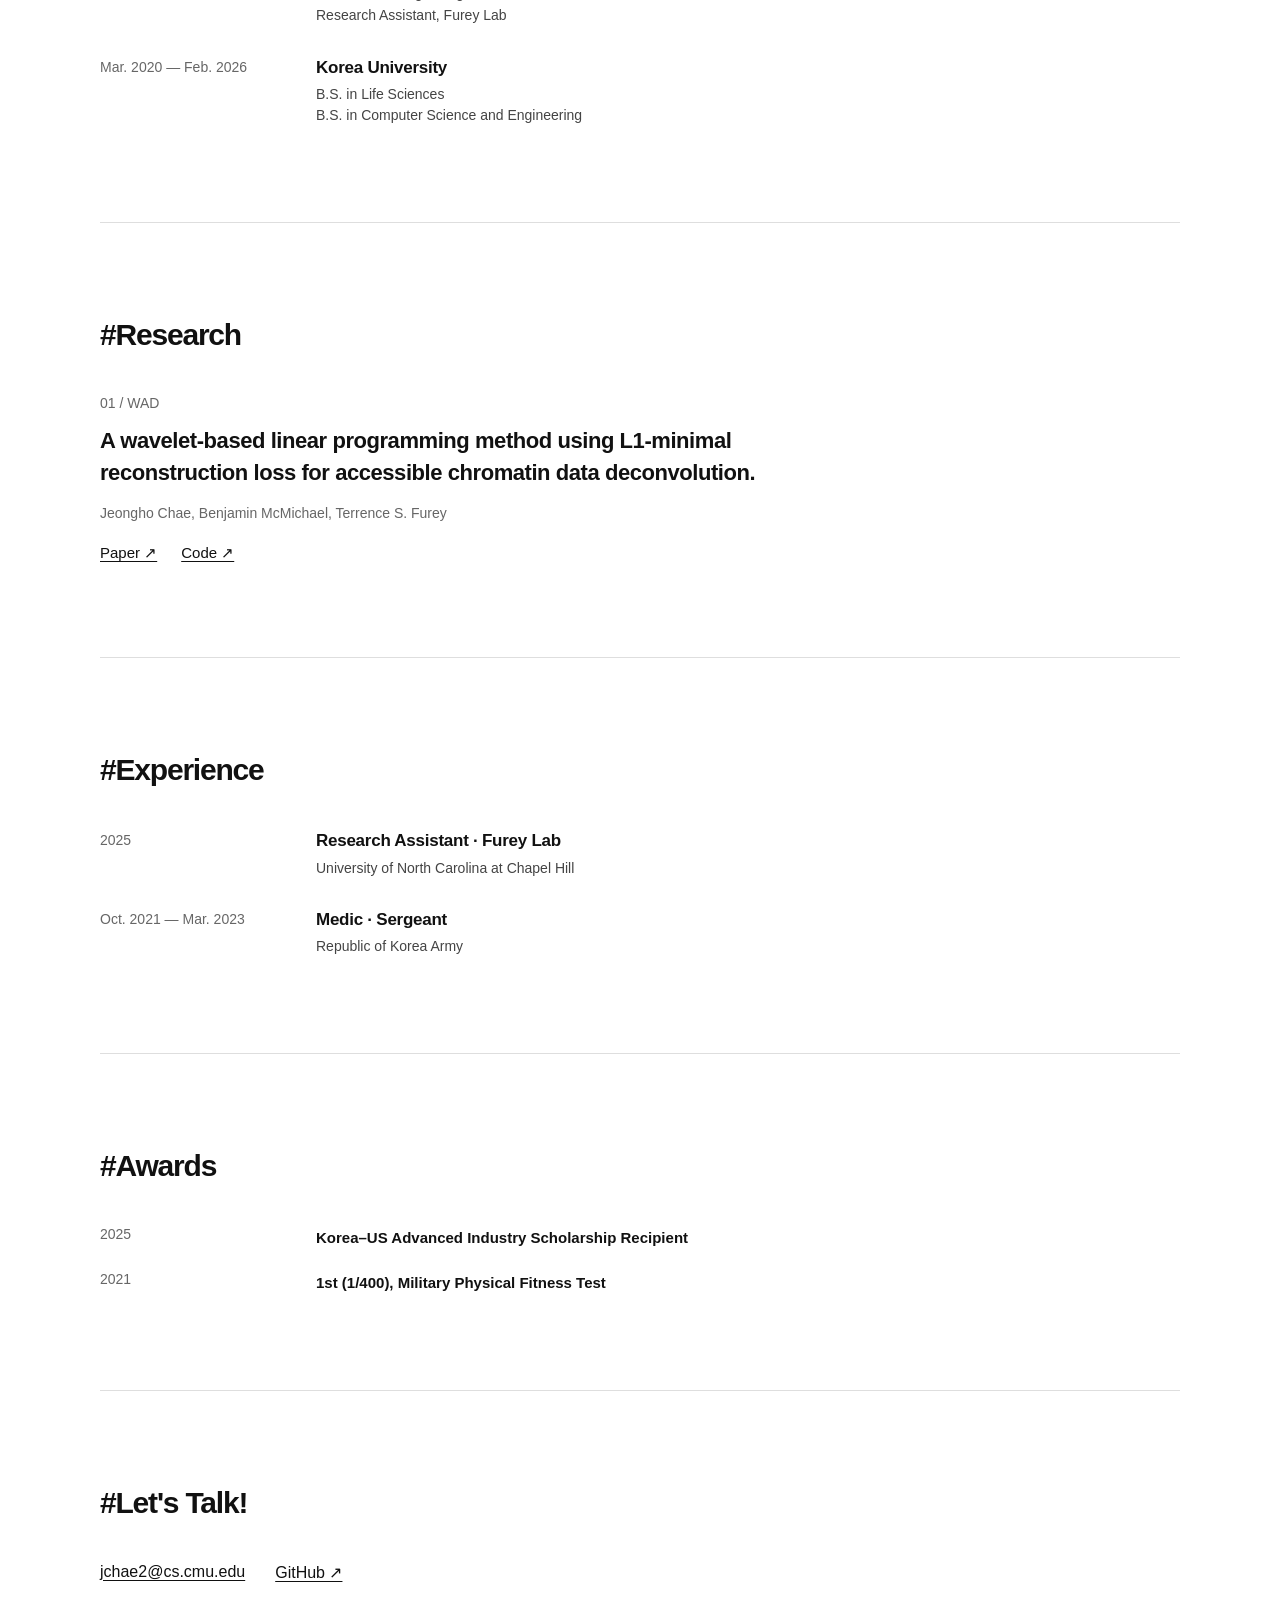
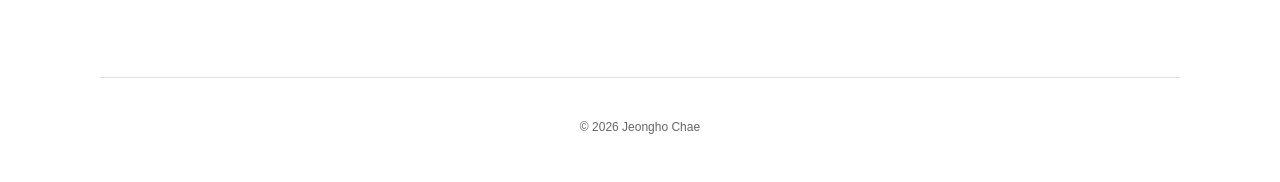
==== commit 6461f4fc: "Update index.html" ====
--- a/index.html
+++ b/index.html
@@ -120,18 +120,20 @@
       line-height: 1.4;
     }
 
+    /*
+      The image is removed from the normal layout flow,
+      so it cannot affect text spacing.
+    */
     .hero-main {
+      position: relative;
       width: 100%;
 
-      display: grid;
-      grid-template-columns: minmax(0, 1fr) 320px;
-      gap: 50px;
-
-      align-items: stretch;
+      padding-right: 350px;
     }
 
     .hero-main-text {
       min-width: 0;
+      max-width: 760px;
     }
 
     .hero h1 {
@@ -195,28 +197,32 @@
        ========================= */
 
     .hero-image {
-      min-width: 0;
+      position: absolute;
+
+      top: 6px;
+      right: 10px;
+
+      width: 320px;
 
       display: flex;
-      align-items: stretch;
       justify-content: center;
-
-      overflow: visible;
+      align-items: flex-start;
+
+      pointer-events: none;
     }
 
     .hero-image img {
       display: block;
 
-      height: 100%;
-      width: auto;
-
-      max-width: 320px;
+      width: 320px;
+      height: auto;
+
+      max-width: 100%;
 
       object-fit: contain;
-      object-position: center;
-
-      transform: translateX(-24px) scale(1.20);
-      transform-origin: center;
+
+      transform: translateX(-18px) scale(1.18);
+      transform-origin: center top;
     }
 
     .hero-extra {
@@ -450,9 +456,9 @@
       }
 
       .hero-main {
-        grid-template-columns: 1fr;
-
-        gap: 45px;
+        position: static;
+
+        padding-right: 0;
       }
 
       .hero h1 {
@@ -476,7 +482,15 @@
       }
 
       .hero-image {
+        position: static;
+
+        width: auto;
+
+        margin-top: 45px;
+
         justify-content: flex-start;
+
+        pointer-events: auto;
       }
 
       .hero-image img {
@@ -570,8 +584,6 @@
           </p>
 
           <div class="hero-main">
-
-            <!-- LEFT -->
 
             <div class="hero-main-text">
 
@@ -607,22 +619,16 @@
 
             </div>
 
-
-            <!-- RIGHT -->
-
             <div class="hero-image">
 
               <img
-                src="avatar.png?v=6"
+                src="avatar.png?v=7"
                 alt="Jeongho Chae illustration"
               >
 
             </div>
 
           </div>
-
-
-          <!-- BELOW BOTH -->
 
           <div class="hero-extra">
 
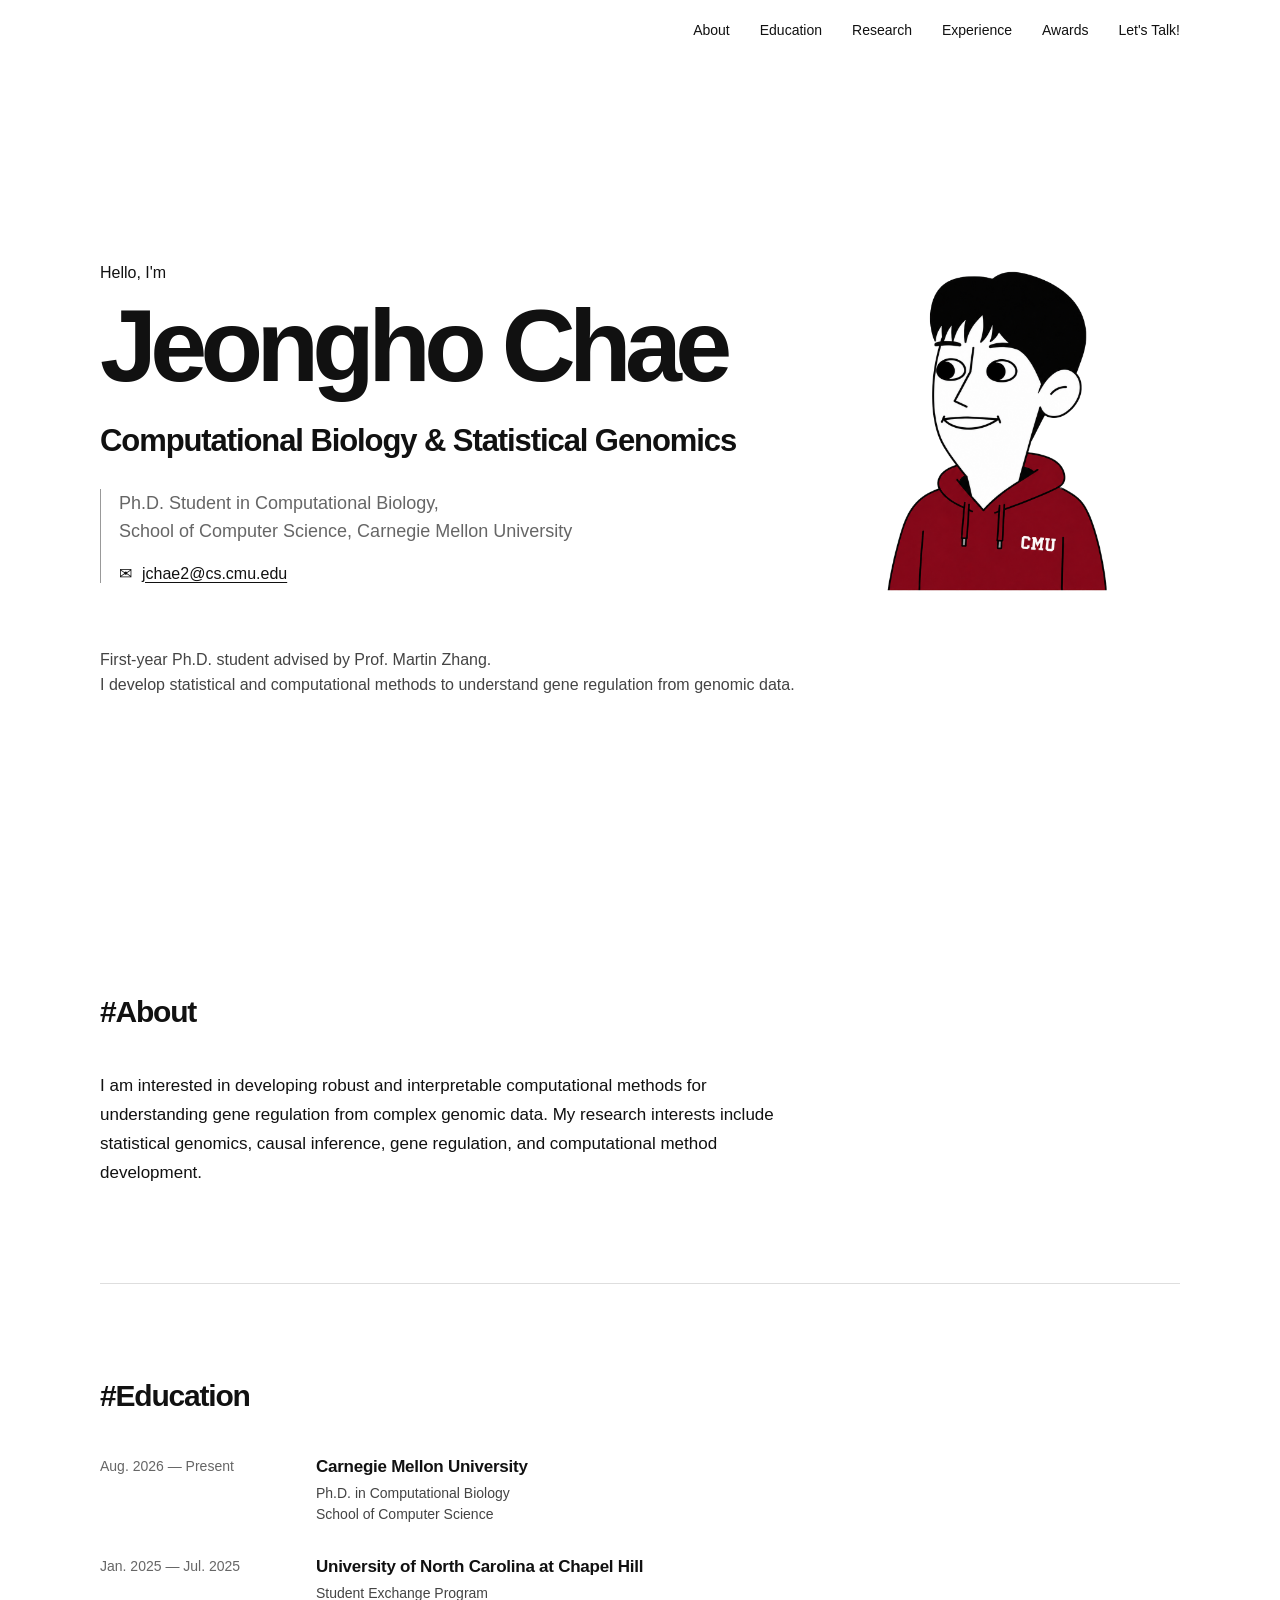
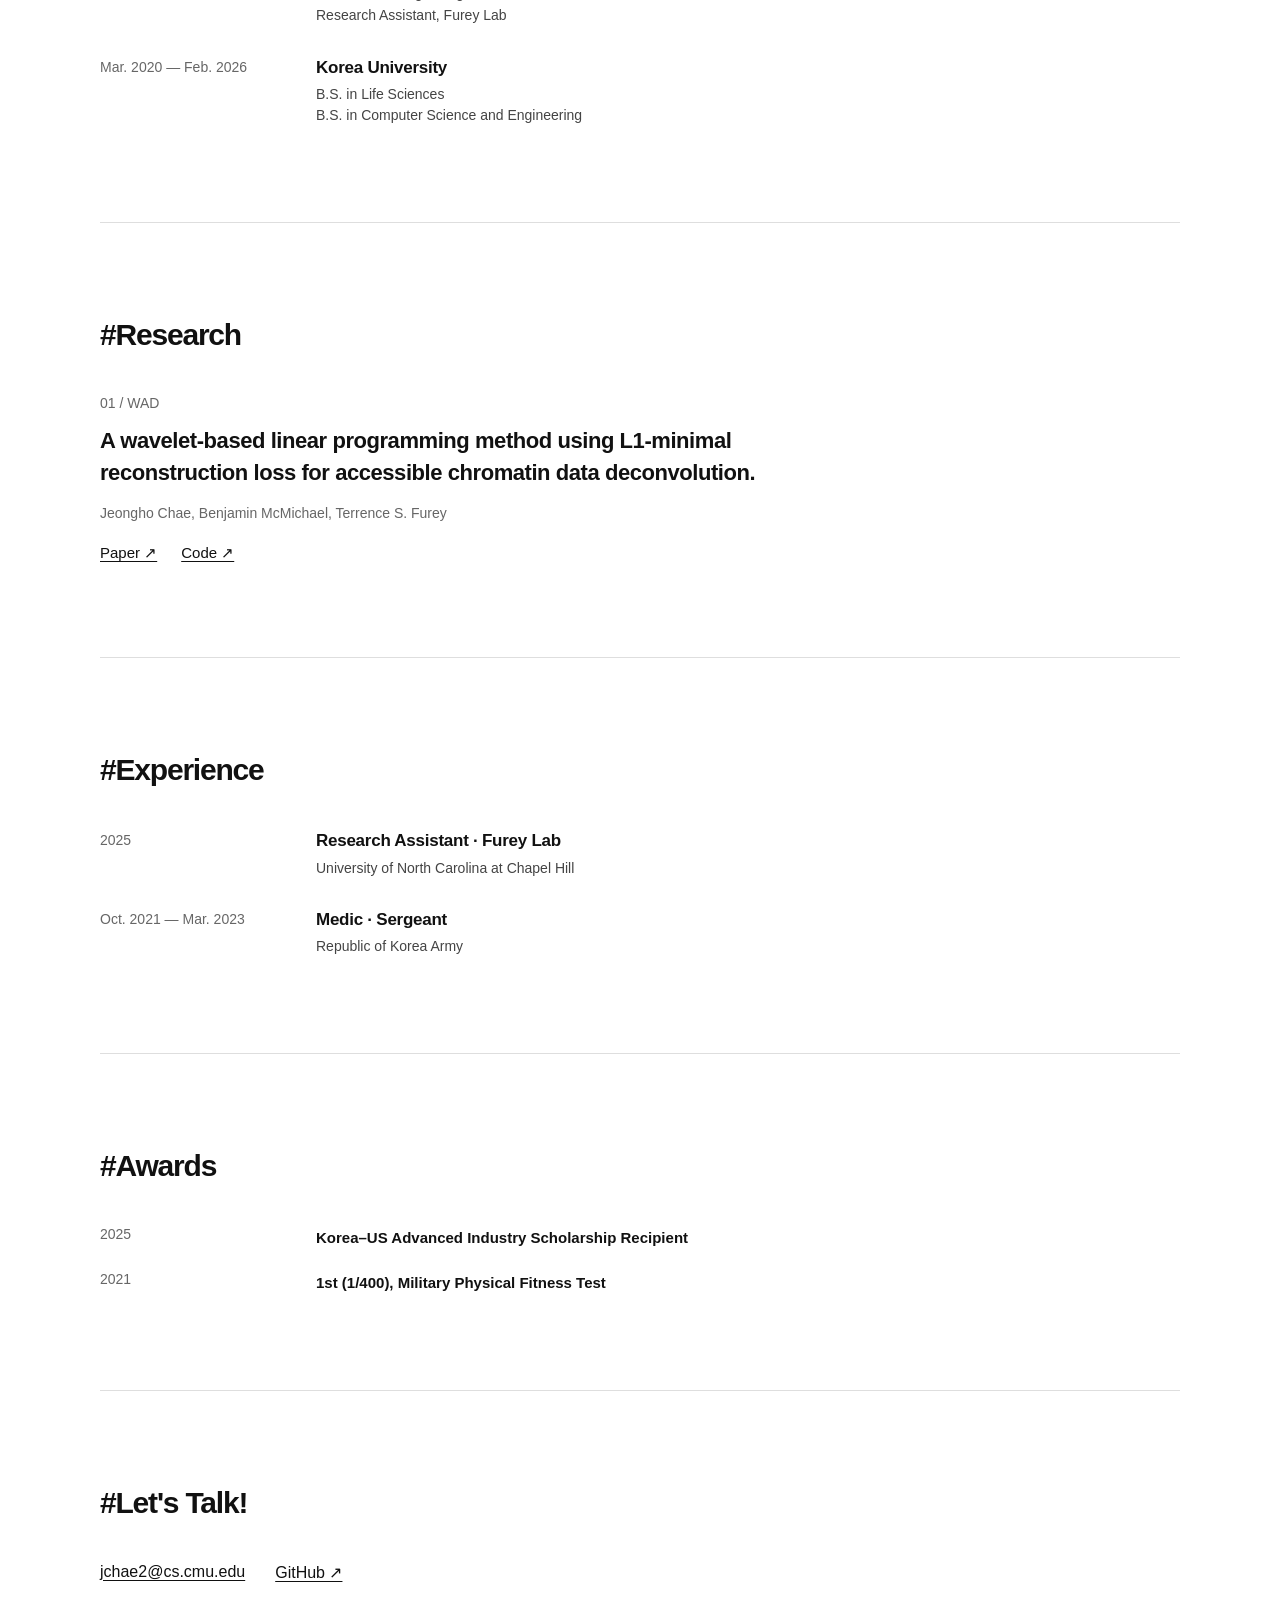
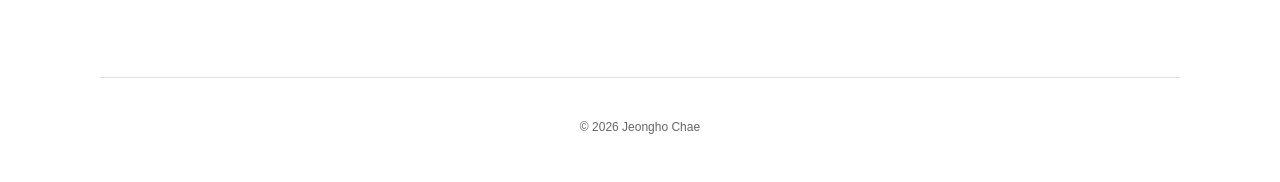
==== commit 8889f698: "Update index.html" ====
--- a/index.html
+++ b/index.html
@@ -120,20 +120,18 @@
       line-height: 1.4;
     }
 
-    /*
-      The image is removed from the normal layout flow,
-      so it cannot affect text spacing.
-    */
     .hero-main {
-      position: relative;
       width: 100%;
 
-      padding-right: 350px;
+      display: grid;
+      grid-template-columns: minmax(0, 1fr) 320px;
+      gap: 50px;
+
+      align-items: stretch;
     }
 
     .hero-main-text {
       min-width: 0;
-      max-width: 760px;
     }
 
     .hero h1 {
@@ -197,32 +195,29 @@
        ========================= */
 
     .hero-image {
-      position: absolute;
-
-      top: 6px;
-      right: 10px;
-
-      width: 320px;
+      min-width: 0;
 
       display: flex;
+      align-items: stretch;
       justify-content: center;
-      align-items: flex-start;
-
-      pointer-events: none;
+
+      overflow: visible;
     }
 
     .hero-image img {
       display: block;
 
-      width: 320px;
-      height: auto;
-
-      max-width: 100%;
+      height: 100%;
+      width: auto;
+
+      max-width: 320px;
 
       object-fit: contain;
-
-      transform: translateX(-18px) scale(1.18);
-      transform-origin: center top;
+      object-position: center;
+
+      /* left 24px + up 32px + same image size */
+      transform: translate(-24px, -32px) scale(1.20);
+      transform-origin: center;
     }
 
     .hero-extra {
@@ -456,9 +451,9 @@
       }
 
       .hero-main {
-        position: static;
-
-        padding-right: 0;
+        grid-template-columns: 1fr;
+
+        gap: 45px;
       }
 
       .hero h1 {
@@ -482,15 +477,7 @@
       }
 
       .hero-image {
-        position: static;
-
-        width: auto;
-
-        margin-top: 45px;
-
         justify-content: flex-start;
-
-        pointer-events: auto;
       }
 
       .hero-image img {
@@ -584,6 +571,8 @@
           </p>
 
           <div class="hero-main">
+
+            <!-- LEFT -->
 
             <div class="hero-main-text">
 
@@ -619,6 +608,9 @@
 
             </div>
 
+
+            <!-- RIGHT -->
+
             <div class="hero-image">
 
               <img
@@ -629,6 +621,9 @@
             </div>
 
           </div>
+
+
+          <!-- BELOW BOTH -->
 
           <div class="hero-extra">
 
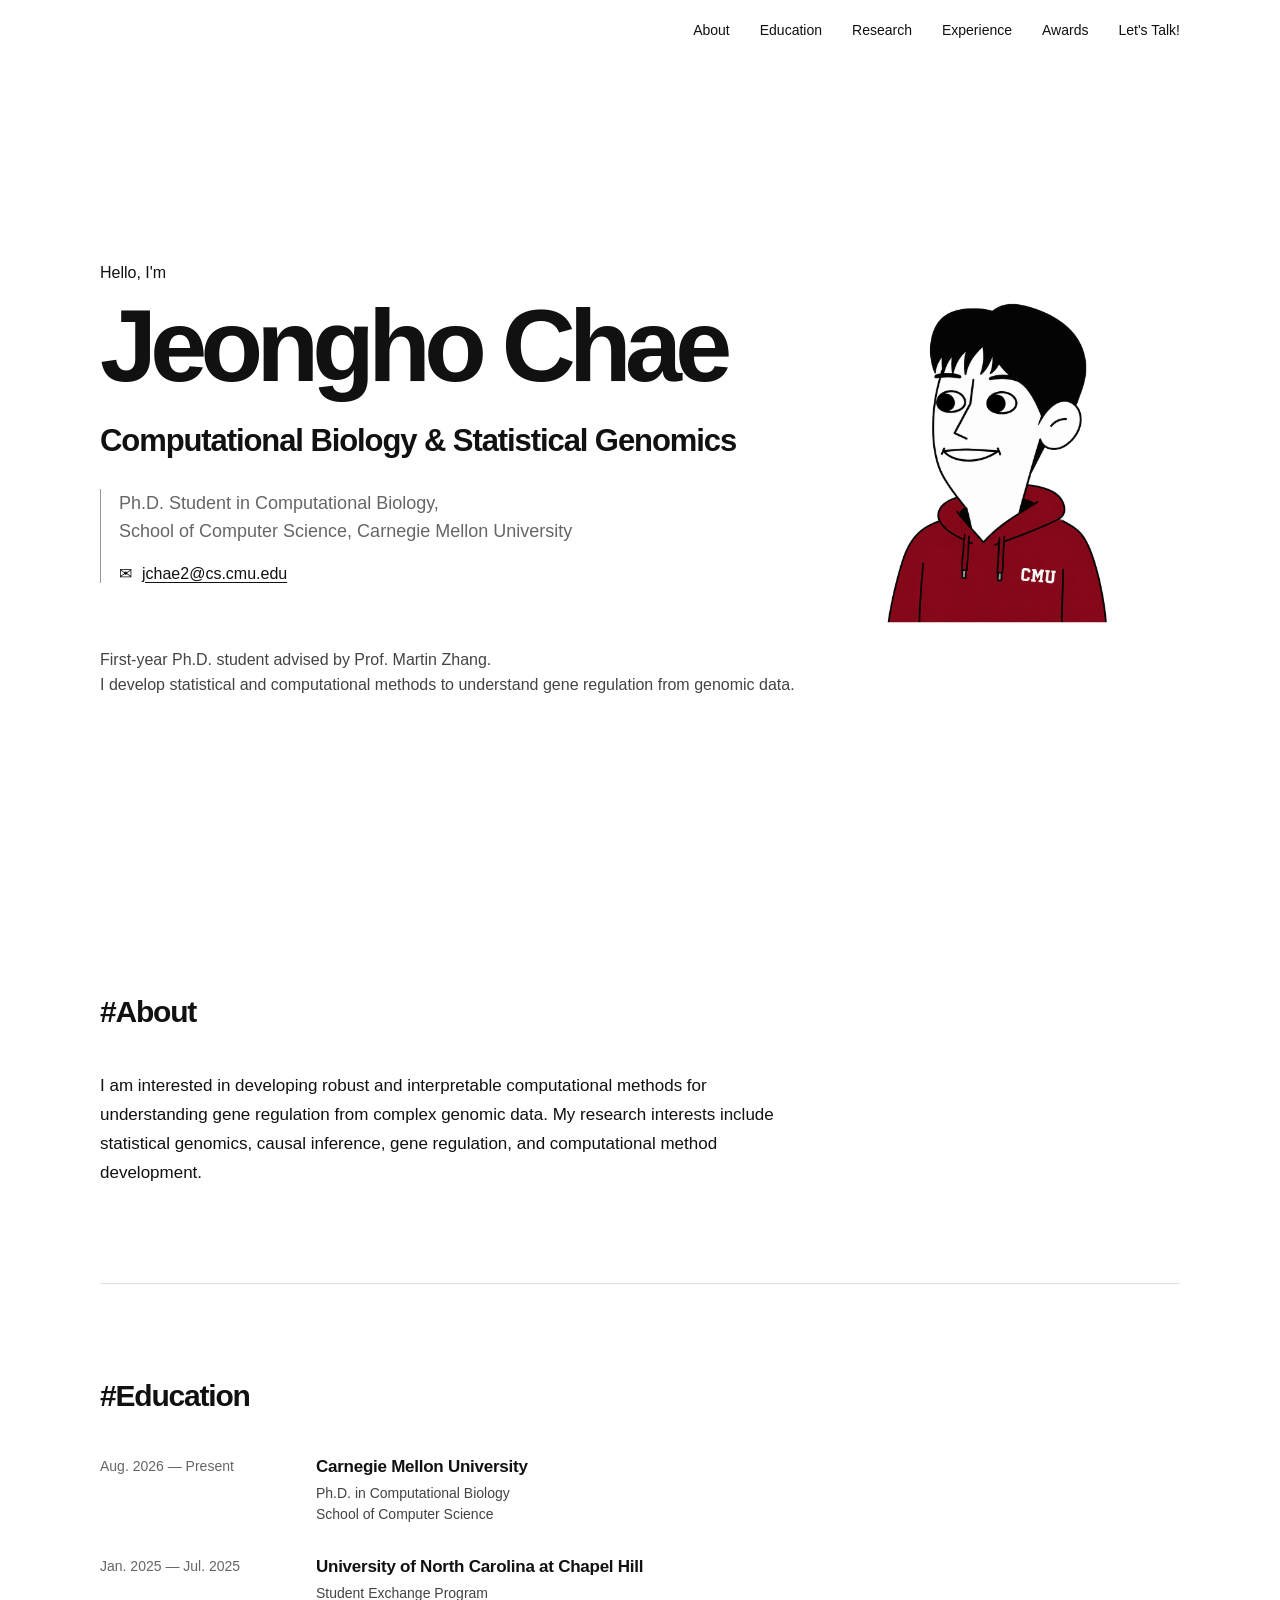
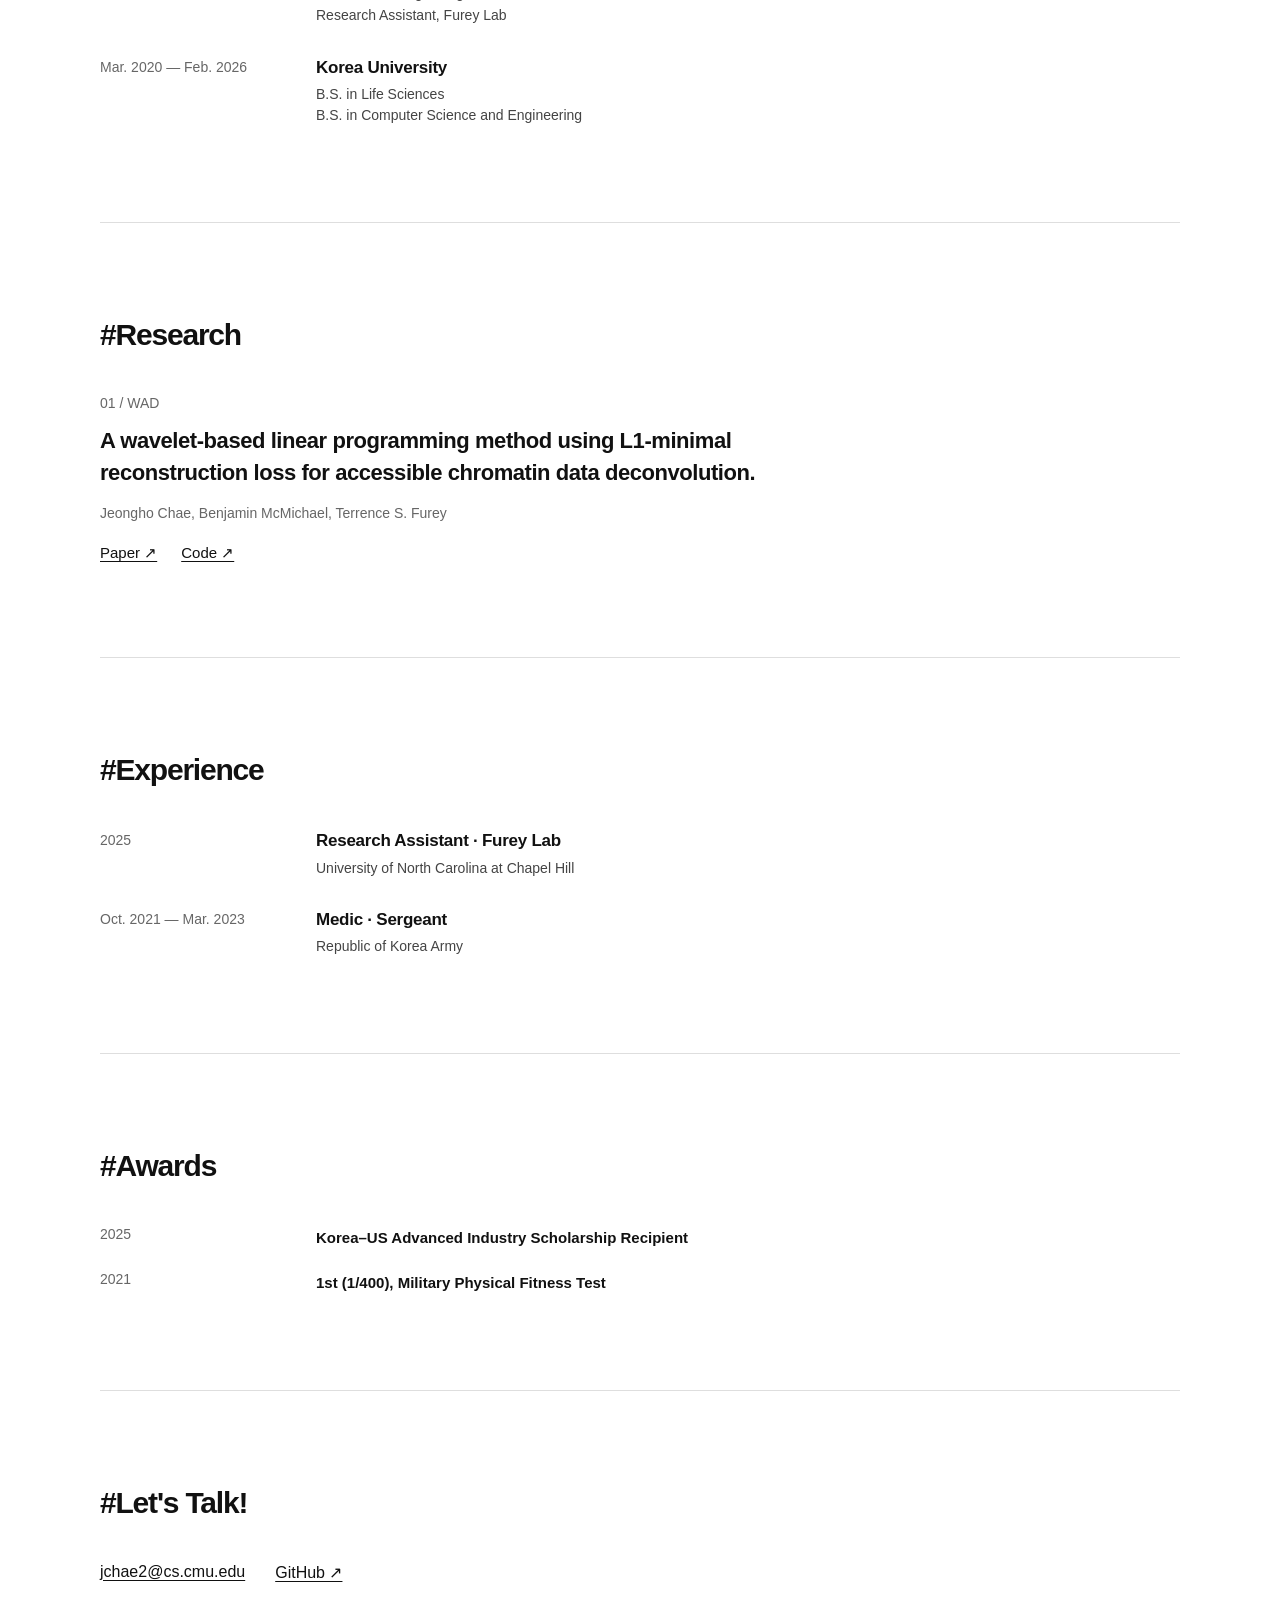
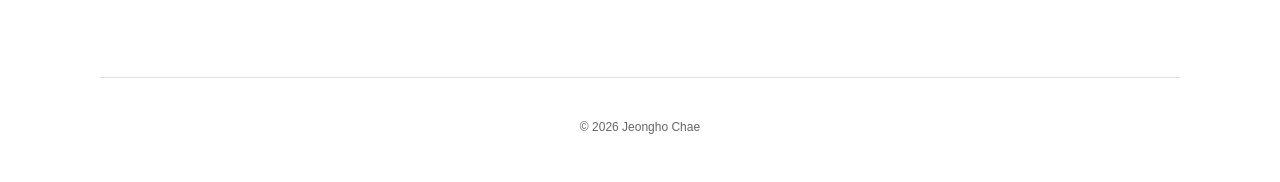
==== commit 1deb2a3c: "Update index.html" ====
--- a/index.html
+++ b/index.html
@@ -215,8 +215,7 @@
       object-fit: contain;
       object-position: center;
 
-      /* left 24px + up 32px + same image size */
-      transform: translate(-24px, -32px) scale(1.20);
+      transform: translateX(-24px) scale(1.20);
       transform-origin: center;
     }
 
@@ -614,7 +613,7 @@
             <div class="hero-image">
 
               <img
-                src="avatar.png?v=7"
+                src="avatar.png?v=6"
                 alt="Jeongho Chae illustration"
               >
 
